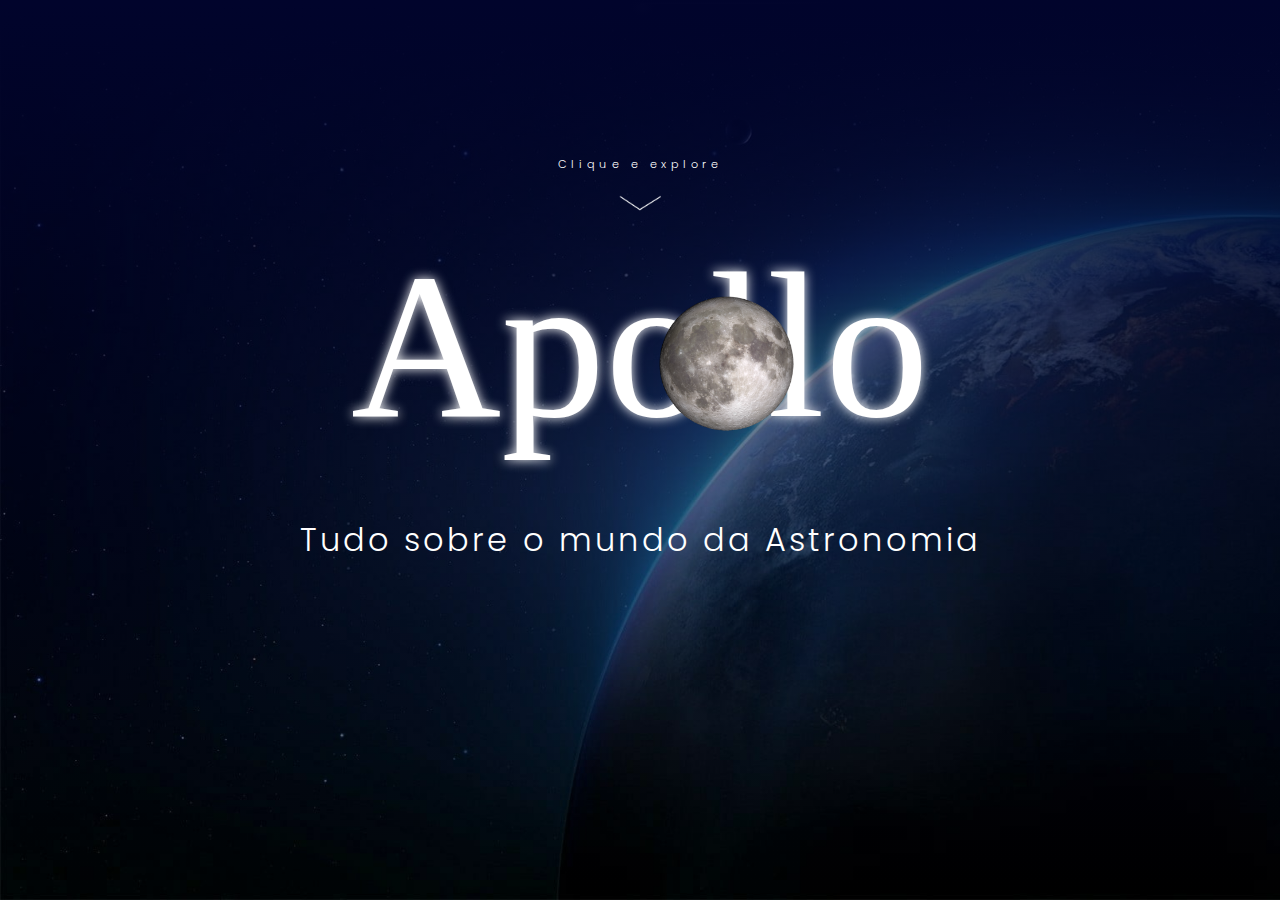
==== index.html @ 939b9f23 "Commit 1" ====
<!DOCTYPE html>
<html lang="pt-br">
<head>
    <meta charset="UTF-8">
    <meta name="viewport" content="width=device-width, initial-scale=1.0">
    <link rel="stylesheet" href="style.css">
    <title>Apollo</title>
</head>
<body>
    <section class="first__page">
        <div class="blur"></div>

        <div class="content">
            <span>
                <h2>Clique e explore</h2>
                <img id="arrow" src="img/arrow bottom.png" alt="">
            </span>

            <h1><a href="home.html">Apollo</a></h1>

            <p>Tudo sobre o mundo da Astronomia</p>
        </div>
        
        <span class="stars"></span>
        <span class="stars"></span>
        <span class="stars"></span>
        <span class="stars"></span>
        <span class="stars"></span>
        <span class="stars"></span>
        <span class="stars"></span>
        <span class="stars"></span>

    </section>
</body>
</html>
---- style.css ----
@import url("https://fonts.googleapis.com/css2?family=Poppins:wght@300;400;500;600;700;800;900&display=swap");
* {
  margin: 0;
  padding: 0;
  box-sizing: border-box;
}

@keyframes effect1 {
  0%, 100% {
    transform: translateY(0);
  }
  10%, 30%, 50%, 70% {
    transform: translateY(-8px);
  }
  20%, 40%, 60% {
    transform: translateY(8px);
  }
  80% {
    transform: translateY(6.4px);
  }
  90% {
    transform: translateY(-6.4px);
  }
}
@keyframes background {
  0% {
    scale: 1;
  }
  100% {
    scale: 1.2;
  }
}
@keyframes moon {
  0% {
    transform: rotate(360deg);
  }
  100% {
    transform: rotate(720deg);
  }
}
@keyframes orbit {
  0% {
    transform: rotate(360deg) translateX(39px);
  }
  100% {
    transform: rotate(720deg) translateX(39px);
  }
}
@keyframes animate {
  0% {
    transform: rotate(315deg) translateX(0);
  }
  100% {
    transform: rotate(315deg) translateX(-4000px);
  }
}
@keyframes nave {
  0% {
    transform: translateX(0) scale(1);
  }
  100% {
    transform: translateX(2000px) scale(0);
  }
}
@keyframes mercury {
  0% {
    transform: rotate(0) translateX(75px) rotate(0);
  }
  100% {
    transform: rotate(360deg) translateX(75px) rotate(360deg);
  }
}
@keyframes venus {
  0% {
    transform: rotate(0) translateX(95px) rotate(0);
  }
  100% {
    transform: rotate(360deg) translateX(95px) rotate(360deg);
  }
}
@keyframes earth {
  0% {
    transform: rotate(0) translateX(115px) rotate(0);
  }
  100% {
    transform: rotate(360deg) translateX(115px) rotate(1800deg);
  }
}
@keyframes mars {
  0% {
    transform: rotate(0) translateX(135px) rotate(0);
  }
  100% {
    transform: rotate(360deg) translateX(135px) rotate(360deg);
  }
}
@keyframes jupiter {
  0% {
    transform: rotate(0) translateX(155px) rotate(0);
  }
  100% {
    transform: rotate(360deg) translateX(155px) rotate(360deg);
  }
}
@keyframes saturn {
  0% {
    transform: rotate(0) translateX(180px) rotate(300deg);
  }
  100% {
    transform: rotate(360deg) translateX(180px) rotate(300deg);
  }
}
@keyframes uranus {
  0% {
    transform: rotate(0) translateX(200px) rotate(300deg);
  }
  100% {
    transform: rotate(360deg) translateX(200px) rotate(300deg);
  }
}
@keyframes neptune {
  0% {
    transform: rotate(0) translateX(220px) rotate(300deg);
  }
  100% {
    transform: rotate(360deg) translateX(220px) rotate(300deg);
  }
}
@keyframes mercury-mobile {
  0% {
    transform: rotate(0) translateX(50px) rotate(0);
  }
  100% {
    transform: rotate(360deg) translateX(50px) rotate(360deg);
  }
}
@keyframes venus-mobile {
  0% {
    transform: rotate(0) translateX(63px) rotate(0);
  }
  100% {
    transform: rotate(360deg) translateX(63px) rotate(360deg);
  }
}
@keyframes earth-mobile {
  0% {
    transform: rotate(0) translateX(78px) rotate(0);
  }
  100% {
    transform: rotate(360deg) translateX(78px) rotate(1800deg);
  }
}
@keyframes mars-mobile {
  0% {
    transform: rotate(0) translateX(93px) rotate(0);
  }
  100% {
    transform: rotate(360deg) translateX(93px) rotate(360deg);
  }
}
@keyframes jupiter-mobile {
  0% {
    transform: rotate(0) translateX(105px) rotate(0);
  }
  100% {
    transform: rotate(360deg) translateX(105px) rotate(360deg);
  }
}
@keyframes saturn-mobile {
  0% {
    transform: rotate(0) translateX(120px) rotate(300deg);
  }
  100% {
    transform: rotate(360deg) translateX(120px) rotate(300deg);
  }
}
@keyframes uranus-mobile {
  0% {
    transform: rotate(0) translateX(133px) rotate(300deg);
  }
  100% {
    transform: rotate(360deg) translateX(133px) rotate(300deg);
  }
}
@keyframes neptune-mobile {
  0% {
    transform: rotate(0) translateX(148px) rotate(300deg);
  }
  100% {
    transform: rotate(360deg) translateX(148px) rotate(300deg);
  }
}
@keyframes mercuryS {
  0% {
    transform: rotate(0) translateX(60px) rotate(0);
  }
  100% {
    transform: rotate(360deg) translateX(60px) rotate(30000deg);
  }
}
@keyframes venusS {
  0% {
    transform: rotate(0) translateX(90px) rotate(0);
  }
  100% {
    transform: rotate(360deg) translateX(90px) rotate(20000deg);
  }
}
@keyframes earthS {
  0% {
    transform: rotate(0) translateX(125px) rotate(0);
  }
  100% {
    transform: rotate(360deg) translateX(125px) rotate(15000deg);
  }
}
@keyframes marsS {
  0% {
    transform: rotate(0) translateX(165px) rotate(0);
  }
  100% {
    transform: rotate(360deg) translateX(165px) rotate(12000deg);
  }
}
@keyframes jupiterS {
  0% {
    transform: rotate(0) translateX(217px) rotate(0);
  }
  100% {
    transform: rotate(360deg) translateX(217px) rotate(360deg);
  }
}
@keyframes saturnS {
  0% {
    transform: rotate(0) translateX(-260px) rotate(300deg);
  }
  100% {
    transform: rotate(360deg) translateX(-260px) rotate(300deg);
  }
}
@keyframes uranusS {
  0% {
    transform: rotate(0) translateX(-310px) rotate(300deg);
  }
  100% {
    transform: rotate(360deg) translateX(-310px) rotate(300deg);
  }
}
@keyframes neptuneS {
  0% {
    transform: rotate(0) translateX(-345px) rotate(300deg);
  }
  100% {
    transform: rotate(360deg) translateX(-345px) rotate(300deg);
  }
}
@keyframes sun {
  0% {
    transform: scale(1);
    opacity: 1;
  }
  10% {
    transform: scale(1.03);
    opacity: 0.9;
  }
  30% {
    transform: scale(1);
    opacity: 1;
  }
  40% {
    transform: scale(1);
    opacity: 0.95;
  }
  50% {
    transform: scale(1.02);
    opacity: 0.93;
  }
  60% {
    transform: scale(1.02);
    opacity: 0.87;
  }
  70% {
    transform: scale(1.01);
    opacity: 0.8;
  }
  80% {
    transform: scale(1);
    opacity: 1;
  }
  90% {
    transform: scale(1.02);
    opacity: 0.98;
  }
  100% {
    transform: scale(1);
    opacity: 0.95;
  }
}
@keyframes ptext {
  0% {
    transform: translateX(0px);
  }
  10% {
    transform: translateX(1px);
  }
  30% {
    transform: translateX(2px);
  }
  40% {
    transform: translateX(1px);
  }
  50% {
    transform: translateX(-1px);
  }
  60% {
    transform: translateX(-2px);
  }
  70% {
    transform: translateX(-3px);
  }
  80% {
    transform: translateX(-2px);
  }
  90% {
    transform: translateX(1px);
  }
  100% {
    transform: translateX(0px);
  }
}
body {
  max-height: 100vh;
}
body .first__page {
  width: 100%;
  height: 100vh;
  overflow: hidden;
  position: relative;
  background-image: url(img/bg2.jpg);
  background-size: cover;
  background-repeat: no-repeat;
}
body .first__page .blur {
  position: absolute;
  top: 0;
  left: 0;
  width: 100%;
  height: 100vh;
  background: linear-gradient(to bottom, #01042c, transparent);
  z-index: 1;
}
body .first__page .content {
  position: absolute;
  z-index: 999;
  width: 100%;
  height: 80vh;
  display: flex;
  flex-direction: column;
  align-items: center;
  justify-content: center;
  text-align: center;
  animation: effect1 30s ease-in-out 0s infinite normal forwards;
}
body .first__page .content h2 {
  letter-spacing: 5px;
  font-family: "Poppins", sans-serif;
  font-size: 0.7rem;
  font-weight: 300;
  color: #fff;
}
body .first__page .content #arrow {
  width: 50px;
  color: #fff;
  animation: effect1 15s ease-in-out 0s infinite reverse forwards;
}
body .first__page .content h1 {
  z-index: 3;
  text-shadow: 0 0 12px #fff;
}
body .first__page .content h1 a {
  text-decoration: none;
  font-family: "Poppins", sans-serif;
  font-size: 13rem;
  font-weight: normal;
  color: #fff;
  font-family: "nasa", serif;
}
body .first__page .content h1 a::before {
  content: "";
  position: absolute;
  margin-left: 302px;
  margin-top: 63px;
  width: 147px;
  height: 147px;
  border-radius: 50%;
  background-image: url(img/planetas/moon.png);
  background-size: cover;
  animation: moon 15s linear infinite;
}
body .first__page .content p {
  margin-top: 50px;
  z-index: 3;
  letter-spacing: 3px;
  font-family: "Poppins", sans-serif;
  font-size: 2rem;
  font-weight: 300;
  color: #fff;
}
body .first__page .stars {
  width: 5px;
  height: 5px;
  border-radius: 50%;
  background-color: #fff;
  position: absolute;
  top: 0;
  left: 50%;
  box-shadow: 0px 0px 10px 2px #fff;
  animation: animate 5s linear infinite;
}
body .first__page .stars::before {
  content: "";
  width: 200px;
  height: 2px;
  transform: translateY(-50%);
  background: linear-gradient(to right, #fff, transparent);
  position: absolute;
  top: 50%;
}
body .first__page .stars:nth-child(1) {
  top: -100px;
  left: 1800px;
  animation-duration: 5s;
  animation-delay: 3s;
  width: 10px;
  height: 10px;
}
body .first__page .stars:nth-child(2) {
  top: -100px;
  left: 1200px;
  animation-duration: 2s;
  animation-delay: 1s;
}
body .first__page .stars:nth-child(3) {
  top: -500px;
  left: 1500px;
  animation-duration: 2s;
  animation-delay: 4s;
  top: -500px;
  left: 1500px;
  animation-duration: 2s;
  animation-delay: 4s;
}
body .first__page .stars:nth-child(4) {
  top: -100px;
  left: 2300px;
  animation-duration: 2s;
  animation-delay: 5s;
  width: 10px;
  height: 10px;
}
body .first__page .stars:nth-child(5) {
  top: -300px;
  left: 1000px;
  animation-duration: 5s;
  animation-delay: 1s;
}
body .first__page .stars:nth-child(6) {
  top: -100px;
  left: 450px;
  animation-duration: 4s;
  animation-delay: 1s;
}
body .first__page .stars:nth-child(7) {
  top: -100px;
  left: 1700px;
  animation-duration: 4s;
  animation-delay: 1s;
  width: 10px;
  height: 10px;
}

@media (max-width: 480px) {
  body {
    max-height: 100vh;
  }
  body .first__page {
    width: 100%;
    height: 100vh;
    overflow: hidden;
    position: relative;
    background-image: url(img/bg2.jpg);
    background-position: 50%;
    background-size: cover;
    background-repeat: no-repeat;
  }
  body .first__page .blur {
    position: absolute;
    top: 0;
    left: 0;
    width: 100%;
    height: 100vh;
    background: linear-gradient(to bottom, #01042c, transparent);
    z-index: 1;
  }
  body .first__page .content {
    position: absolute;
    z-index: 999;
    width: 100%;
    height: 80vh;
    display: flex;
    flex-direction: column;
    align-items: center;
    justify-content: center;
    text-align: center;
    animation: effect1 30s ease-in-out 0s infinite normal forwards;
  }
  body .first__page .content h2 {
    letter-spacing: 5px;
    font-family: "Poppins", sans-serif;
    font-size: 0.7rem;
    font-weight: 300;
    color: #fff;
  }
  body .first__page .content #arrow {
    width: 50px;
    color: #fff;
    animation: effect1 15s ease-in-out 0s infinite reverse forwards;
  }
  body .first__page .content h1 {
    z-index: 3;
    text-shadow: 0 0 12px #fff;
  }
  body .first__page .content h1 a {
    text-decoration: none;
    font-family: "Poppins", sans-serif;
    font-size: 5rem;
    font-weight: normal;
    color: #fff;
    font-family: "nasa", serif;
  }
  body .first__page .content h1 a::before {
    content: "";
    position: absolute;
    margin-left: 114px;
    margin-top: 22px;
    width: 62px;
    height: 62px;
    border-radius: 50%;
    background-image: url(img/planetas/moon.png);
    background-size: cover;
    animation: moon 15s linear infinite;
  }
  body .first__page .content p {
    margin-top: 50px;
    z-index: 3;
    letter-spacing: 3px;
    font-family: "Poppins", sans-serif;
    font-size: 1rem;
    font-weight: 300;
    color: #fff;
  }
  body .first__page .stars {
    width: 5px;
    height: 5px;
    border-radius: 50%;
    background-color: #fff;
    position: absolute;
    top: 0;
    left: 50%;
    box-shadow: 0px 0px 10px 2px #fff;
    animation: animate 5s linear infinite;
  }
  body .first__page .stars::before {
    content: "";
    width: 200px;
    height: 2px;
    transform: translateY(-50%);
    background: linear-gradient(to right, #fff, transparent);
    position: absolute;
    top: 50%;
  }
  body .first__page .stars:nth-child(1) {
    top: -100px;
    left: 1800px;
    animation-duration: 5s;
    animation-delay: 3s;
    width: 10px;
    height: 10px;
  }
  body .first__page .stars:nth-child(2) {
    top: -100px;
    left: 1200px;
    animation-duration: 2s;
    animation-delay: 1s;
  }
  body .first__page .stars:nth-child(3) {
    top: -500px;
    left: 1500px;
    animation-duration: 2s;
    animation-delay: 4s;
    top: -500px;
    left: 1500px;
    animation-duration: 2s;
    animation-delay: 4s;
  }
  body .first__page .stars:nth-child(4) {
    top: -100px;
    left: 2300px;
    animation-duration: 2s;
    animation-delay: 5s;
    width: 10px;
    height: 10px;
  }
  body .first__page .stars:nth-child(5) {
    top: -300px;
    left: 1000px;
    animation-duration: 5s;
    animation-delay: 1s;
  }
  body .first__page .stars:nth-child(6) {
    top: -100px;
    left: 450px;
    animation-duration: 4s;
    animation-delay: 1s;
  }
  body .first__page .stars:nth-child(7) {
    top: -100px;
    left: 1700px;
    animation-duration: 4s;
    animation-delay: 1s;
    width: 10px;
    height: 10px;
  }
}
body {
  overflow-x: hidden;
  scroll-behavior: smooth;
}
body .stars {
  width: 5px;
  height: 5px;
  border-radius: 50%;
  background-color: #fff;
  position: fixed;
  top: 0;
  left: 50%;
  box-shadow: 0px 0px 10px 2px #fff;
  animation: animate 5s linear infinite;
}
body .stars::before {
  content: "";
  width: 200px;
  height: 2px;
  transform: translateY(-50%);
  background: linear-gradient(to right, #fff, transparent);
  position: absolute;
  top: 50%;
}
body .stars:nth-child(1) {
  top: -100px;
  left: 1800px;
  animation-duration: 5s;
  animation-delay: 3s;
  width: 10px;
  height: 10px;
}
body .stars:nth-child(2) {
  top: -100px;
  left: 1200px;
  animation-duration: 2s;
  animation-delay: 1s;
}
body .stars:nth-child(3) {
  top: -500px;
  left: 1500px;
  animation-duration: 2s;
  animation-delay: 4s;
  top: -500px;
  left: 1500px;
  animation-duration: 2s;
  animation-delay: 4s;
}
body .stars:nth-child(4) {
  top: -100px;
  left: 2300px;
  animation-duration: 2s;
  animation-delay: 5s;
  width: 10px;
  height: 10px;
}
body .stars:nth-child(5) {
  top: -300px;
  left: 1000px;
  animation-duration: 5s;
  animation-delay: 1s;
}
body .stars:nth-child(6) {
  top: -100px;
  left: 450px;
  animation-duration: 4s;
  animation-delay: 1s;
}
body .stars:nth-child(7) {
  top: -100px;
  left: 1700px;
  animation-duration: 4s;
  animation-delay: 1s;
  width: 10px;
  height: 10px;
}
body #nave {
  position: fixed;
  width: 10%;
  bottom: 300px;
  left: -1000px;
  animation: nave 20s ease-in-out forwards infinite;
}
body .background {
  width: 100vw;
  height: 100vh;
  z-index: -2;
  position: fixed;
  animation: background 30s alternate infinite ease-in-out;
}
body .header__home {
  z-index: 999;
  padding: 30px 0;
  width: 100%;
  position: fixed;
  top: 0;
  background: linear-gradient(to bottom, #000, transparent);
  border-radius: 20px;
  background: rgba(255, 255, 255, 0.05);
  box-shadow: 0 15px 35px rgba(0, 0, 0, 0.2);
  border-bottom: 1px solid rgba(255, 255, 255, 0.1);
  border-radius: 0 0 30px 30px;
  z-index: 1;
  -webkit-backdrop-filter: blur(10px);
          backdrop-filter: blur(10px);
}
body .header__home #menu {
  display: none;
  width: 100vw;
  height: 50vh;
}
body .header__home #menu .menu__ul {
  height: 100%;
  display: flex;
  flex-direction: column;
  align-items: center;
  justify-content: space-around;
}
body .header__home #menu .menu__ul .menu__li {
  list-style: none;
}
body .header__home #menu .menu__ul .menu__li a {
  font-family: "Poppins", sans-serif;
  font-size: 1.6rem;
  font-weight: 300;
  color: #fff;
  text-decoration: none;
}
body .header__home .header__all {
  margin: 0 auto;
  width: 70%;
  display: flex;
  align-items: center;
  justify-content: space-around;
}
body .header__home .header__all #logo {
  font-family: "Poppins", sans-serif;
  font-size: 3rem;
  font-weight: normal;
  color: #fff;
  text-shadow: 0 0 5px #fff;
  text-decoration: none;
  font-family: "nasa", serif;
}
body .header__home .header__all i {
  display: none;
}
body .header__home .header__all .menu {
  display: none;
}
body .header__home .header__all nav {
  width: 100%;
}
body .header__home .header__all nav ul {
  margin-left: 40px;
  display: flex;
  list-style: none;
  align-items: center;
  justify-content: flex-end;
  gap: 60px;
  text-align: center;
}
body .header__home .header__all nav ul li a {
  font-family: "Poppins", sans-serif;
  font-size: 1rem;
  font-weight: 300;
  color: #fff;
  letter-spacing: 6px;
  text-shadow: 0 0 5px #fff;
  text-decoration: none;
}
body .header__home .header__all nav ul li #home {
  padding-left: 6px;
}
body .header__home .header__all nav ul li #home:hover {
  border-bottom: 1px solid #fff;
}
body .header__home .header__all nav ul li #noticias {
  padding-left: 6px;
}
body .header__home .header__all nav ul li #noticias:hover {
  border-bottom: 1px solid #fff;
}
body .header__home .header__all nav ul li #sistemaSolar {
  padding-left: 6px;
}
body .header__home .header__all nav ul li #sistemaSolar:hover {
  border-bottom: 1px solid #fff;
}
body .header__home .header__all nav ul li #entrar {
  padding-left: 6px;
}
body .header__home .header__all nav ul li #entrar:hover {
  border-bottom: 1px solid #fff;
}
body .header__home #home {
  border-bottom: 1px solid #fff;
}
body .main__home {
  position: relative;
  padding-top: 150px;
  margin: 0 auto;
  max-width: 80%;
  overflow: hidden;
  padding-top: 70px;
}
body .main__home .slider {
  margin-top: 100px;
  width: 200%;
}
body .main__home .slider .slides {
  position: relative;
  width: 100%;
  display: flex;
}
body .main__home .slider .slides #radio1:checked ~ .first {
  margin-left: 0;
}
body .main__home .slider .slides #radio2:checked ~ .first {
  margin-left: -50%;
}
body .main__home .slider .slides input {
  display: none;
}
body .main__home .slider .slides #radio2 {
  margin-left: 20px;
}
body .main__home .slider .slides .slide {
  width: 50%;
  transition: 1s;
}
body .main__home .slider .slides .slide img {
  width: 100%;
}
body .main__home .slider .slides .labels {
  position: absolute;
  bottom: 20px;
  margin: 0 auto;
  width: 50%;
  z-index: 998;
  display: flex;
  align-items: center;
  gap: 20px;
  justify-content: center;
}
body .main__home .slider .slides .labels label {
  cursor: pointer;
  width: 15px;
  height: 15px;
  border-radius: 50%;
  border: 1px solid #fff;
  transition: 0.5s;
}
body .main__home .slider .slides .labels label:hover {
  background-color: #fff;
}
body .main__home .first__section {
  margin: 80px 0;
}
body .main__home .first__section h1 {
  font-family: "Poppins", sans-serif;
  font-size: 1.8rem;
  font-weight: 400;
  color: #fff;
  letter-spacing: 3px;
  text-transform: uppercase;
  border-bottom: 1px solid #fff;
  margin-bottom: 50px;
}
body .main__home .first__section .noticias__first {
  width: 100%;
  height: 600px;
  display: grid;
  grid-template-columns: 1fr 2fr;
  grid-template-rows: 1fr 1fr;
  gap: 20px;
  grid-template-areas: "image3 image2" "image1 image2";
}
body .main__home .first__section .noticias__first img {
  width: 100%;
}
body .main__home .first__section .noticias__first #image1 {
  background-size: cover;
  background-position: 50%;
  border-radius: 20px;
  grid-area: image1;
  position: relative;
  background-image: url(img/noticias/buracos\ negros.jpg);
}
body .main__home .first__section .noticias__first #image1 h3 {
  width: 100%;
  position: absolute;
  bottom: 0;
  padding: 10px;
  background-color: rgba(0, 0, 0, 0.5);
  border-radius: 0 0 20px 20px;
  transition: 1;
  font-family: "Poppins", sans-serif;
  font-size: 1rem;
  font-weight: 300;
  color: #fff;
}
body .main__home .first__section .noticias__first #image1 h3:hover {
  background-color: rgb(0, 0, 0);
}
body .main__home .first__section .noticias__first #image2 {
  background-size: cover;
  background-position: 50%;
  border-radius: 20px;
  grid-area: image2;
  position: relative;
  background-image: url(img/noticias/foguete.jpg);
}
body .main__home .first__section .noticias__first #image2 h3 {
  width: 100%;
  position: absolute;
  bottom: 0;
  padding: 10px;
  background-color: rgba(0, 0, 0, 0.5);
  border-radius: 0 0 20px 20px;
  transition: 1;
  font-family: "Poppins", sans-serif;
  font-size: 1rem;
  font-weight: 300;
  color: #fff;
}
body .main__home .first__section .noticias__first #image2 h3:hover {
  background-color: rgb(0, 0, 0);
}
body .main__home .first__section .noticias__first #image3 {
  background-size: cover;
  background-position: 50%;
  border-radius: 20px;
  grid-area: image3;
  position: relative;
  background-image: url(img/noticias/galaxias.png);
}
body .main__home .first__section .noticias__first #image3 h3 {
  width: 100%;
  position: absolute;
  bottom: 0;
  padding: 10px;
  background-color: rgba(0, 0, 0, 0.5);
  border-radius: 0 0 20px 20px;
  transition: 1;
  font-family: "Poppins", sans-serif;
  font-size: 1rem;
  font-weight: 300;
  color: #fff;
}
body .main__home .first__section .noticias__first #image3 h3:hover {
  background-color: rgb(0, 0, 0);
}
body .main__home .first__section .noticias__second {
  margin-top: 20px;
  width: 100%;
  height: 600px;
  display: grid;
  grid-template-columns: 2fr 1fr;
  grid-template-rows: 1fr 1fr;
  gap: 20px;
  grid-template-areas: "image4 image5" "image4 image6";
}
body .main__home .first__section .noticias__second img {
  width: 100%;
}
body .main__home .first__section .noticias__second #image4 {
  background-size: cover;
  background-position: 50%;
  border-radius: 20px;
  grid-area: image4;
  position: relative;
  background-image: url(img/noticias/saturno.jpg);
}
body .main__home .first__section .noticias__second #image4 h3 {
  width: 100%;
  position: absolute;
  bottom: 0;
  padding: 10px;
  background-color: rgba(0, 0, 0, 0.5);
  border-radius: 0 0 20px 20px;
  transition: 1;
  font-family: "Poppins", sans-serif;
  font-size: 1rem;
  font-weight: 300;
  color: #fff;
}
body .main__home .first__section .noticias__second #image4 h3:hover {
  background-color: rgb(0, 0, 0);
}
body .main__home .first__section .noticias__second #image5 {
  background-size: cover;
  background-position: 50%;
  border-radius: 20px;
  grid-area: image5;
  position: relative;
  background-image: url(img/noticias/telescopio.png);
}
body .main__home .first__section .noticias__second #image5 h3 {
  width: 100%;
  position: absolute;
  bottom: 0;
  padding: 10px;
  background-color: rgba(0, 0, 0, 0.5);
  border-radius: 0 0 20px 20px;
  transition: 1;
  font-family: "Poppins", sans-serif;
  font-size: 1rem;
  font-weight: 300;
  color: #fff;
}
body .main__home .first__section .noticias__second #image5 h3:hover {
  background-color: rgb(0, 0, 0);
}
body .main__home .first__section .noticias__second #image6 {
  background-size: cover;
  background-position: 50%;
  border-radius: 20px;
  grid-area: image6;
  position: relative;
  background-image: url(img/noticias/super\ lua.png);
}
body .main__home .first__section .noticias__second #image6 h3 {
  width: 100%;
  position: absolute;
  bottom: 0;
  padding: 10px;
  background-color: rgba(0, 0, 0, 0.5);
  border-radius: 0 0 20px 20px;
  transition: 1;
  font-family: "Poppins", sans-serif;
  font-size: 1rem;
  font-weight: 300;
  color: #fff;
}
body .main__home .first__section .noticias__second #image6 h3:hover {
  background-color: rgb(0, 0, 0);
}
body .main__home .first__section #vermais {
  margin-top: 50px;
  font-family: "Poppins", sans-serif;
  font-size: 2rem;
  font-weight: 300;
  color: #fff;
  text-decoration: none;
  text-shadow: 0 0 5px #fff;
  display: block;
  text-align: center;
}
body .main__home .first__section .arrow__div {
  display: flex;
  justify-content: center;
}
body .main__home .first__section .arrow__div #arrow {
  width: 50px;
  color: #fff;
  animation: effect1 15s ease-in-out 0s infinite reverse forwards;
}
body .main__home .second__section {
  position: relative;
}
body .main__home .second__section #titleSolarSystem {
  font-family: "Poppins", sans-serif;
  font-size: 1.8rem;
  font-weight: 400;
  color: #fff;
  letter-spacing: 3px;
  display: block;
  text-decoration: none;
  text-transform: uppercase;
  border-bottom: 1px solid #fff;
  margin-bottom: 50px;
}
body .main__home .second__section__content {
  position: relative;
  z-index: 0;
  display: flex;
  align-items: center;
  flex-wrap: wrap;
  justify-content: space-around;
}
body .main__home .second__section__content__pbtn {
  width: 25%;
  display: flex;
  flex-direction: column;
  align-items: center;
}
body .main__home .second__section__content__pbtn p {
  padding: 40px 20px;
  font-family: "Poppins", sans-serif;
  font-size: 0.9rem;
  font-weight: 300;
  color: #fff;
  letter-spacing: 3px;
  text-align: left;
  line-height: 25px;
  background: rgba(255, 255, 255, 0.03);
  box-shadow: 0 15px 35px rgba(0, 0, 0, 0.2);
  border-bottom: 5px solid rgba(255, 255, 255, 0.1);
  border-left: 5px solid rgba(255, 255, 255, 0.1);
  border-radius: 30px;
  z-index: 1;
  -webkit-backdrop-filter: blur(10px);
          backdrop-filter: blur(10px);
  transition: 1s;
  cursor: pointer;
}
body .main__home .second__section__content__pbtn p:hover {
  transform: scale(1.1);
}
body .main__home .second__section__content__pbtn .btn {
  position: relative;
  width: 180px;
  height: 60px;
  margin: 50px 0;
}
body .main__home .second__section__content__pbtn .btn::before {
  content: "";
  position: absolute;
  left: 50%;
  transform: translateX(-50%);
  bottom: 50%;
  width: 30px;
  height: 10px;
  background: #fff;
  box-shadow: 0 0 15px #fff, 0 0 30px #fff, 0 0 60px #fff;
  border-radius: 10px;
  transition: 0.5s;
  transition-delay: 0s;
}
body .main__home .second__section__content__pbtn .btn:hover::before {
  bottom: 0;
  width: 85%;
  height: 100%;
  border-radius: 30px;
  transition-delay: 0.5s;
}
body .main__home .second__section__content__pbtn .btn a {
  font-family: "nasa", serif;
  position: absolute;
  display: flex;
  justify-content: center;
  align-items: center;
  top: 0;
  left: 0;
  width: 100%;
  height: 100%;
  background: rgba(255, 255, 255, 0.05);
  box-shadow: 0 15px 35px rgba(0, 0, 0, 0.2);
  border-top: 1px solid rgba(255, 255, 255, 0.1);
  border-bottom: 1px solid rgba(255, 255, 255, 0.1);
  border-radius: 5px;
  color: #fff;
  z-index: 1;
  font-weight: 400;
  letter-spacing: 1px;
  text-decoration: none;
  overflow: hidden;
  transition: 0.5s;
  -webkit-backdrop-filter: blur(10px);
          backdrop-filter: blur(10px);
}
body .main__home .second__section__content__pbtn .btn a:hover {
  transition-delay: 0.6s;
  letter-spacing: 3px;
  color: #aa7d00;
}
body .main__home .second__section__content__pbtn .btn a:hover::before {
  transform: skewX(45deg) translateX(200%);
}
body .main__home .second__section__content__pbtn .btn a::before {
  content: "";
  position: absolute;
  top: 0;
  left: 0;
  width: 50%;
  height: 100%;
  background: linear-gradient(to left, rgba(255, 255, 255, 0.15), transparent);
  transform: skewX(45deg) translateX(0);
  transition: 0.5s;
}
body .main__home .second__section__content .solarSystem {
  width: 600px;
  height: 600px;
  position: relative;
  display: flex;
  justify-content: center;
  align-items: center;
  visibility: hidden;
}
body .main__home .second__section__content .solarSystem #sun {
  position: absolute;
  width: 130px;
  height: 130px;
  animation: sun 5s linear infinite;
}
body .main__home .second__section__content .solarSystem .mercury {
  position: absolute;
  width: 25%;
  height: 25%;
  border: 1px solid #fff;
  border-radius: 50%;
  display: flex;
  align-items: center;
  justify-content: center;
}
body .main__home .second__section__content .solarSystem .mercury #mercury {
  width: 5%;
  animation: mercury 2s linear infinite;
}
body .main__home .second__section__content .solarSystem .venus {
  position: absolute;
  width: 32%;
  height: 32%;
  border: 1px solid #fff;
  border-radius: 50%;
  display: flex;
  align-items: center;
  justify-content: center;
}
body .main__home .second__section__content .solarSystem .venus #venus {
  width: 5%;
  animation: venus 4s linear infinite;
}
body .main__home .second__section__content .solarSystem .earth {
  position: absolute;
  width: 39%;
  height: 39%;
  border: 1px solid #fff;
  border-radius: 50%;
  display: flex;
  align-items: center;
  justify-content: center;
}
body .main__home .second__section__content .solarSystem .earth #earth {
  width: 6%;
  animation: earth 6s linear infinite;
  position: relative;
  z-index: 1;
}
body .main__home .second__section__content .solarSystem .mars {
  position: absolute;
  width: 46%;
  height: 46%;
  border: 1px solid #fff;
  border-radius: 50%;
  display: flex;
  align-items: center;
  justify-content: center;
}
body .main__home .second__section__content .solarSystem .mars #mars {
  width: 5%;
  animation: mars 8s linear infinite;
}
body .main__home .second__section__content .solarSystem .jupiter {
  position: absolute;
  width: 53%;
  height: 53%;
  border: 1px solid #fff;
  border-radius: 50%;
  display: flex;
  align-items: center;
  justify-content: center;
}
body .main__home .second__section__content .solarSystem .jupiter #jupiter {
  width: 10%;
  animation: jupiter 10s linear infinite;
}
body .main__home .second__section__content .solarSystem .saturn {
  position: absolute;
  width: 60%;
  height: 60%;
  border: 1px solid #fff;
  border-radius: 50%;
  display: flex;
  align-items: center;
  justify-content: center;
}
body .main__home .second__section__content .solarSystem .saturn #saturn {
  width: 18%;
  animation: saturn 14s linear infinite;
}
body .main__home .second__section__content .solarSystem .uranus {
  position: absolute;
  width: 67%;
  height: 67%;
  border: 1px solid #fff;
  border-radius: 50%;
  display: flex;
  align-items: center;
  justify-content: center;
}
body .main__home .second__section__content .solarSystem .uranus #uranus {
  width: 4%;
  animation: uranus 20s linear infinite;
}
body .main__home .second__section__content .solarSystem .neptune {
  position: absolute;
  width: 74%;
  height: 74%;
  border: 1px solid #fff;
  border-radius: 50%;
  display: flex;
  align-items: center;
  justify-content: center;
}
body .main__home .second__section__content .solarSystem .neptune #neptune {
  width: 4%;
  animation: neptune 25s linear infinite;
}

.footer {
  height: 100px;
  background: linear-gradient(to top, #000, transparent);
  display: flex;
  justify-content: center;
  gap: 50px;
  align-items: center;
}
.footer__logo {
  font-family: "Poppins", sans-serif;
  font-size: 1.5rem;
  font-weight: normal;
  color: #fff;
  text-shadow: 0 0 5px #fff;
  text-decoration: none;
  font-family: "nasa", serif;
}
.footer__logo span {
  font-family: "Poppins", sans-serif;
  font-size: 1rem;
  font-weight: 300;
  color: #fff;
}
.footer__content ul {
  display: flex;
  gap: 40px;
}
.footer__content ul a {
  text-decoration: none;
}
.footer__content ul a li {
  list-style: none;
  font-family: "Poppins", sans-serif;
  font-size: 0.8rem;
  font-weight: 500;
  color: #fff;
  letter-spacing: 3px;
}

@media (max-width: 480px) {
  body {
    overflow-x: hidden;
    scroll-behavior: smooth;
  }
  body .stars {
    width: 5px;
    height: 5px;
    border-radius: 50%;
    background-color: #fff;
    position: fixed;
    top: 0;
    left: 50%;
    box-shadow: 0px 0px 10px 2px #fff;
    animation: animate 5s linear infinite;
  }
  body .stars::before {
    content: "";
    width: 200px;
    height: 2px;
    transform: translateY(-50%);
    background: linear-gradient(to right, #fff, transparent);
    position: absolute;
    top: 50%;
  }
  body .stars:nth-child(1) {
    top: -100px;
    left: 1800px;
    animation-duration: 5s;
    animation-delay: 3s;
    width: 10px;
    height: 10px;
  }
  body .stars:nth-child(2) {
    top: -100px;
    left: 1200px;
    animation-duration: 2s;
    animation-delay: 1s;
  }
  body .stars:nth-child(3) {
    top: -500px;
    left: 1500px;
    animation-duration: 2s;
    animation-delay: 4s;
    top: -500px;
    left: 1500px;
    animation-duration: 2s;
    animation-delay: 4s;
  }
  body .stars:nth-child(4) {
    top: -100px;
    left: 2300px;
    animation-duration: 2s;
    animation-delay: 5s;
    width: 10px;
    height: 10px;
  }
  body .stars:nth-child(5) {
    top: -300px;
    left: 1000px;
    animation-duration: 5s;
    animation-delay: 1s;
  }
  body .stars:nth-child(6) {
    top: -100px;
    left: 450px;
    animation-duration: 4s;
    animation-delay: 1s;
  }
  body .stars:nth-child(7) {
    top: -100px;
    left: 1700px;
    animation-duration: 4s;
    animation-delay: 1s;
    width: 10px;
    height: 10px;
  }
  body #nave {
    position: fixed;
    width: 10%;
    bottom: 300px;
    left: -1000px;
    animation: nave 20s ease-in-out forwards infinite;
  }
  body .background {
    width: 100vw;
    height: 100%;
    z-index: -2;
    position: fixed;
    animation: background 30s alternate infinite ease-in-out;
  }
  body .header__home {
    z-index: 999;
    padding: 30px 0;
    width: 100vw;
    position: fixed;
    top: 0;
    background: linear-gradient(to bottom, #000, transparent);
    border-radius: 20px;
    background: rgba(255, 255, 255, 0.05);
    box-shadow: 0 15px 35px rgba(0, 0, 0, 0.2);
    border-bottom: 1px solid rgba(255, 255, 255, 0.1);
    border-radius: 0 0 30px 30px;
    -webkit-backdrop-filter: blur(10px);
            backdrop-filter: blur(10px);
  }
  body .header__home #menu {
    display: none;
    width: 100vw;
    height: 50vh;
  }
  body .header__home #menu .menu__ul {
    height: 100%;
    display: flex;
    flex-direction: column;
    align-items: center;
    justify-content: space-around;
  }
  body .header__home #menu .menu__ul .menu__li {
    list-style: none;
  }
  body .header__home #menu .menu__ul .menu__li a {
    font-family: "Poppins", sans-serif;
    font-size: 1.6rem;
    font-weight: 300;
    color: #fff;
    text-decoration: none;
  }
  body .header__home .header__all {
    position: relative;
    width: 100%;
    display: flex;
    align-items: center;
    justify-content: space-around;
  }
  body .header__home .header__all .fa-solid {
    color: #fff;
    cursor: pointer;
    display: block;
  }
  body .header__home .header__all #logo {
    font-family: "Poppins", sans-serif;
    font-size: 3rem;
    font-weight: normal;
    color: #fff;
    text-shadow: 0 0 5px #fff;
    text-decoration: none;
    font-family: "nasa", serif;
  }
  body .header__home .header__all nav {
    width: 100%;
    display: none;
  }
  body .header__home .header__all nav ul {
    margin-left: 40px;
    display: flex;
    list-style: none;
    align-items: center;
    justify-content: flex-end;
    gap: 60px;
    text-align: center;
  }
  body .header__home .header__all nav ul li a {
    font-family: "Poppins", sans-serif;
    font-size: 1rem;
    font-weight: 300;
    color: #fff;
    letter-spacing: 6px;
    text-shadow: 0 0 5px #fff;
    text-decoration: none;
  }
  body .header__home .header__all nav ul li #home {
    padding-left: 6px;
  }
  body .header__home .header__all nav ul li #noticias {
    padding-left: 6px;
  }
  body .header__home .header__all nav ul li #noticias:hover {
    border-bottom: 1px solid #fff;
  }
  body .header__home .header__all nav ul li #sistemaSolar {
    padding-left: 6px;
  }
  body .header__home .header__all nav ul li #sistemaSolar:hover {
    border-bottom: 1px solid #fff;
  }
  body .header__home .header__all nav ul li #contato {
    padding-left: 6px;
  }
  body .header__home .header__all nav ul li #contato:hover {
    border-bottom: 1px solid #fff;
  }
  body .main__home {
    position: relative;
    margin: 0 auto;
    max-width: 90%;
    overflow: hidden;
  }
  body .main__home .first__section {
    margin: 50px 0;
  }
  body .main__home .first__section h1 {
    font-family: "Poppins", sans-serif;
    font-size: 1.3rem;
    font-weight: 400;
    color: #fff;
    letter-spacing: 3px;
    text-transform: uppercase;
    border-bottom: 1px solid #fff;
    margin-bottom: 50px;
  }
  body .main__home .first__section .noticias__first {
    width: 100%;
    display: flex;
    flex-direction: column;
    justify-content: space-around;
  }
  body .main__home .first__section .noticias__first img {
    width: 100%;
  }
  body .main__home .first__section .noticias__first #image1 {
    width: 100%;
    height: 200px;
    background-image: url(img/noticias/buracos\ negros.jpg);
  }
  body .main__home .first__section .noticias__first #image1 h3 {
    width: 100%;
    position: absolute;
    bottom: 0;
    padding: 10px;
    background-color: rgba(0, 0, 0, 0.5);
    border-radius: 0 0 20px 20px;
    transition: 1;
    font-family: "Poppins", sans-serif;
    font-size: 1rem;
    font-weight: 300;
    color: #fff;
  }
  body .main__home .first__section .noticias__first #image1 h3:hover {
    background-color: rgb(0, 0, 0);
  }
  body .main__home .first__section .noticias__first #image2 {
    width: 100%;
    height: 200px;
    background-image: url(img/noticias/foguete.jpg);
  }
  body .main__home .first__section .noticias__first #image2 h3 {
    width: 100%;
    position: absolute;
    bottom: 0;
    padding: 10px;
    background-color: rgba(0, 0, 0, 0.5);
    border-radius: 0 0 20px 20px;
    transition: 1;
    font-family: "Poppins", sans-serif;
    font-size: 1rem;
    font-weight: 300;
    color: #fff;
  }
  body .main__home .first__section .noticias__first #image2 h3:hover {
    background-color: rgb(0, 0, 0);
  }
  body .main__home .first__section .noticias__first #image3 {
    width: 100%;
    height: 200px;
    background-image: url(img/noticias/galaxias.png);
  }
  body .main__home .first__section .noticias__first #image3 h3 {
    width: 100%;
    position: absolute;
    bottom: 0;
    padding: 10px;
    background-color: rgba(0, 0, 0, 0.5);
    border-radius: 0 0 20px 20px;
    transition: 1;
    font-family: "Poppins", sans-serif;
    font-size: 1rem;
    font-weight: 300;
    color: #fff;
  }
  body .main__home .first__section .noticias__first #image3 h3:hover {
    background-color: rgb(0, 0, 0);
  }
  body .main__home .first__section .noticias__second {
    margin-top: 20px;
    width: 100%;
    display: flex;
    flex-direction: column;
    justify-content: space-around;
    display: none;
  }
  body .main__home .first__section #vermais {
    margin-top: 30px;
    font-family: "Poppins", sans-serif;
    font-size: 1.5rem;
    font-weight: 300;
    color: #fff;
    text-decoration: none;
    text-shadow: 0 0 5px #fff;
    display: block;
    text-align: center;
  }
  body .main__home .first__section .arrow__div {
    display: flex;
    justify-content: center;
  }
  body .main__home .first__section .arrow__div #arrow {
    width: 50px;
    color: #fff;
    animation: effect1 15s ease-in-out 0s infinite reverse forwards;
  }
  body .main__home .second__section {
    position: relative;
  }
  body .main__home .second__section #titleSolarSystem {
    font-family: "Poppins", sans-serif;
    font-size: 1.8rem;
    font-weight: 400;
    color: #fff;
    letter-spacing: 3px;
    display: block;
    text-decoration: none;
    text-transform: uppercase;
    border-bottom: 1px solid #fff;
    margin-bottom: 50px;
  }
  body .main__home .second__section__content {
    position: relative;
    z-index: 0;
    display: flex;
    flex-direction: column;
    align-items: center;
    flex-wrap: nowrap;
    justify-content: space-around;
  }
  body .main__home .second__section__content__pbtn {
    width: 100%;
    display: flex;
    flex-direction: column;
    align-items: center;
  }
  body .main__home .second__section__content__pbtn p {
    width: 90%;
    padding: 40px 20px;
    font-family: "Poppins", sans-serif;
    font-size: 0.9rem;
    font-weight: 300;
    color: #fff;
    letter-spacing: 3px;
    text-align: left;
    line-height: 25px;
    background: rgba(255, 255, 255, 0.03);
    box-shadow: 0 15px 35px rgba(0, 0, 0, 0.2);
    border-bottom: 5px solid rgba(255, 255, 255, 0.1);
    border-left: 5px solid rgba(255, 255, 255, 0.1);
    border-radius: 30px;
    z-index: 1;
    -webkit-backdrop-filter: blur(10px);
            backdrop-filter: blur(10px);
    transition: 1s;
    cursor: pointer;
  }
  body .main__home .second__section__content__pbtn p:hover {
    transform: scale(1.1);
  }
  body .main__home .second__section__content__pbtn .btn {
    order: 2;
    position: relative;
    width: 150px;
    height: 60px;
    margin: 50px 0;
  }
  body .main__home .second__section__content__pbtn .btn::before {
    content: "";
    position: absolute;
    left: 50%;
    transform: translateX(-50%);
    bottom: 50%;
    width: 30px;
    height: 10px;
    background: #fff;
    box-shadow: 0 0 15px #fff, 0 0 30px #fff, 0 0 60px #fff;
    border-radius: 10px;
    transition: 0.5s;
    transition-delay: 0s;
  }
  body .main__home .second__section__content__pbtn .btn:hover::before {
    bottom: 0;
    width: 85%;
    height: 100%;
    border-radius: 30px;
    transition-delay: 0.5s;
  }
  body .main__home .second__section__content__pbtn .btn a {
    font-family: "nasa", serif;
    position: absolute;
    display: flex;
    justify-content: center;
    align-items: center;
    top: 0;
    left: 0;
    width: 100%;
    height: 100%;
    background: rgba(255, 255, 255, 0.05);
    box-shadow: 0 15px 35px rgba(0, 0, 0, 0.2);
    border-top: 1px solid rgba(255, 255, 255, 0.1);
    border-bottom: 1px solid rgba(255, 255, 255, 0.1);
    border-radius: 5px;
    color: #fff;
    z-index: 1;
    font-weight: 400;
    letter-spacing: 1px;
    text-decoration: none;
    overflow: hidden;
    transition: 0.5s;
    -webkit-backdrop-filter: blur(10px);
            backdrop-filter: blur(10px);
  }
  body .main__home .second__section__content__pbtn .btn a:hover {
    transition-delay: 0.6s;
    letter-spacing: 3px;
    color: #aa7d00;
  }
  body .main__home .second__section__content__pbtn .btn a:hover::before {
    transform: skewX(45deg) translateX(200%);
  }
  body .main__home .second__section__content__pbtn .btn a::before {
    content: "";
    position: absolute;
    top: 0;
    left: 0;
    width: 50%;
    height: 100%;
    background: linear-gradient(to left, rgba(255, 255, 255, 0.15), transparent);
    transform: skewX(45deg) translateX(0);
    transition: 0.5s;
  }
  body .main__home .second__section__content .solarSystem {
    order: 1;
    width: 400px;
    height: 400px;
    position: relative;
    display: flex;
    justify-content: center;
    align-items: center;
    visibility: hidden;
  }
  body .main__home .second__section__content .solarSystem #sun {
    position: absolute;
    width: 130px;
    height: 130px;
    animation: sun 5s linear infinite;
  }
  body .main__home .second__section__content .solarSystem .mercury {
    position: absolute;
    width: 25%;
    height: 25%;
    border: 1px solid #fff;
    border-radius: 50%;
    display: flex;
    align-items: center;
    justify-content: center;
  }
  body .main__home .second__section__content .solarSystem .mercury #mercury {
    width: 5%;
    animation: mercury-mobile 2s linear infinite;
  }
  body .main__home .second__section__content .solarSystem .venus {
    position: absolute;
    width: 32%;
    height: 32%;
    border: 1px solid #fff;
    border-radius: 50%;
    display: flex;
    align-items: center;
    justify-content: center;
  }
  body .main__home .second__section__content .solarSystem .venus #venus {
    width: 5%;
    animation: venus-mobile 4s linear infinite;
  }
  body .main__home .second__section__content .solarSystem .earth {
    position: absolute;
    width: 39%;
    height: 39%;
    border: 1px solid #fff;
    border-radius: 50%;
    display: flex;
    align-items: center;
    justify-content: center;
  }
  body .main__home .second__section__content .solarSystem .earth #earth {
    width: 6%;
    animation: earth-mobile 6s linear infinite;
    position: relative;
    z-index: 1;
  }
  body .main__home .second__section__content .solarSystem .mars {
    position: absolute;
    width: 46%;
    height: 46%;
    border: 1px solid #fff;
    border-radius: 50%;
    display: flex;
    align-items: center;
    justify-content: center;
  }
  body .main__home .second__section__content .solarSystem .mars #mars {
    width: 5%;
    animation: mars-mobile 8s linear infinite;
  }
  body .main__home .second__section__content .solarSystem .jupiter {
    position: absolute;
    width: 53%;
    height: 53%;
    border: 1px solid #fff;
    border-radius: 50%;
    display: flex;
    align-items: center;
    justify-content: center;
  }
  body .main__home .second__section__content .solarSystem .jupiter #jupiter {
    width: 10%;
    animation: jupiter-mobile 10s linear infinite;
  }
  body .main__home .second__section__content .solarSystem .saturn {
    position: absolute;
    width: 60%;
    height: 60%;
    border: 1px solid #fff;
    border-radius: 50%;
    display: flex;
    align-items: center;
    justify-content: center;
  }
  body .main__home .second__section__content .solarSystem .saturn #saturn {
    width: 18%;
    animation: saturn-mobile 14s linear infinite;
  }
  body .main__home .second__section__content .solarSystem .uranus {
    position: absolute;
    width: 67%;
    height: 67%;
    border: 1px solid #fff;
    border-radius: 50%;
    display: flex;
    align-items: center;
    justify-content: center;
  }
  body .main__home .second__section__content .solarSystem .uranus #uranus {
    width: 4%;
    animation: uranus-mobile 20s linear infinite;
  }
  body .main__home .second__section__content .solarSystem .neptune {
    position: absolute;
    width: 74%;
    height: 74%;
    border: 1px solid #fff;
    border-radius: 50%;
    display: flex;
    align-items: center;
    justify-content: center;
  }
  body .main__home .second__section__content .solarSystem .neptune #neptune {
    width: 4%;
    animation: neptune-mobile 25s linear infinite;
  }
  .footer {
    width: 100vw;
    height: 100px;
    background: linear-gradient(to top, #000, transparent);
    display: flex;
    flex-direction: column;
    justify-content: center;
    gap: 10px;
    align-items: center;
  }
  .footer__logo {
    font-family: "Poppins", sans-serif;
    font-size: 1.5rem;
    font-weight: normal;
    color: #fff;
    text-shadow: 0 0 5px #fff;
    text-decoration: none;
    font-family: "nasa", serif;
  }
  .footer__logo span {
    font-family: "Poppins", sans-serif;
    font-size: 1rem;
    font-weight: 300;
    color: #fff;
  }
  .footer__content ul {
    margin: 0 auto;
    max-width: 100%;
    display: flex;
    flex-wrap: wrap;
    justify-content: center;
    align-items: center;
    gap: 10px;
  }
  .footer__content ul a {
    text-decoration: none;
  }
  .footer__content ul a li {
    list-style: none;
    font-family: "Poppins", sans-serif;
    font-size: 0.7rem;
    font-weight: 500;
    color: #fff;
    letter-spacing: 2px;
  }
}
body {
  background-image: url(img/background\ noticias.jpg);
  background-size: cover;
  background-attachment: fixed;
}

.header__noticias {
  z-index: 999;
  padding: 30px 0;
  width: 100%;
  position: fixed;
  top: 0;
  background: linear-gradient(to bottom, #000, transparent);
  border-radius: 20px;
  background: rgba(255, 255, 255, 0.05);
  box-shadow: 0 15px 35px rgba(0, 0, 0, 0.2);
  border-bottom: 1px solid rgba(255, 255, 255, 0.1);
  border-radius: 0 0 30px 30px;
  z-index: 1;
  -webkit-backdrop-filter: blur(10px);
          backdrop-filter: blur(10px);
  z-index: 999;
}
.header__noticias #menu {
  display: none;
  width: 100vw;
  height: 50vh;
}
.header__noticias #menu .menu__ul {
  height: 100%;
  display: flex;
  flex-direction: column;
  align-items: center;
  justify-content: space-around;
}
.header__noticias #menu .menu__ul .menu__li {
  list-style: none;
}
.header__noticias #menu .menu__ul .menu__li a {
  font-family: "Poppins", sans-serif;
  font-size: 1.6rem;
  font-weight: 300;
  color: #fff;
  text-decoration: none;
}
.header__noticias .header__all {
  margin: 0 auto;
  width: 70%;
  display: flex;
  align-items: center;
  justify-content: space-around;
}
.header__noticias .header__all #logo {
  font-family: "Poppins", sans-serif;
  font-size: 3rem;
  font-weight: normal;
  color: #fff;
  text-shadow: 0 0 5px #fff;
  text-decoration: none;
  font-family: "nasa", serif;
}
.header__noticias .header__all i {
  display: none;
}
.header__noticias .header__all .menu {
  display: none;
}
.header__noticias .header__all nav {
  width: 100%;
}
.header__noticias .header__all nav ul {
  margin-left: 40px;
  display: flex;
  list-style: none;
  align-items: center;
  justify-content: flex-end;
  gap: 60px;
  text-align: center;
}
.header__noticias .header__all nav ul li a {
  font-family: "Poppins", sans-serif;
  font-size: 1rem;
  font-weight: 300;
  color: #fff;
  letter-spacing: 6px;
  text-shadow: 0 0 5px #fff;
  text-decoration: none;
}
.header__noticias .header__all nav ul li #home {
  padding-left: 6px;
}
.header__noticias .header__all nav ul li #home:hover {
  border-bottom: 1px solid #fff;
}
.header__noticias .header__all nav ul li #noticias {
  padding-left: 6px;
}
.header__noticias .header__all nav ul li #noticias:hover {
  border-bottom: 1px solid #fff;
}
.header__noticias .header__all nav ul li #sistemaSolar {
  padding-left: 6px;
}
.header__noticias .header__all nav ul li #sistemaSolar:hover {
  border-bottom: 1px solid #fff;
}
.header__noticias .header__all nav ul li #entrar {
  padding-left: 6px;
}
.header__noticias .header__all nav ul li #entrar:hover {
  border-bottom: 1px solid #fff;
}
.header__noticias #noticias {
  border-bottom: 1px solid #fff;
}
.header__noticias #home:hover {
  border-bottom: 1px solid #fff;
}

.main__noticias {
  position: relative;
  padding-top: 150px;
  margin: 0 auto;
  max-width: 80%;
  overflow: hidden;
  display: flex;
  flex-direction: column;
  gap: 80px;
}
.main__noticias .noticias__title {
  font-family: "Poppins", sans-serif;
  font-size: 1.8rem;
  font-weight: 400;
  color: #fff;
  letter-spacing: 3px;
  text-transform: uppercase;
  border-bottom: 1px solid #fff;
}
.main__noticias .noticias {
  margin: 40px 0;
  width: 100%;
  display: flex;
  justify-content: center;
  flex-wrap: wrap;
  gap: 50px;
  position: relative;
}
.main__noticias .noticias .noticia {
  background: rgba(255, 255, 255, 0.03);
  box-shadow: 0 15px 35px rgba(0, 0, 0, 0.2);
  border-radius: 30px;
  -webkit-backdrop-filter: blur(10px);
          backdrop-filter: blur(10px);
  padding: 10px 20px;
  display: flex;
  gap: 20px;
  justify-content: space-between;
  flex-direction: column;
  width: 30%;
}
.main__noticias .noticias .noticia__imagem {
  grid-area: imagem;
}
.main__noticias .noticias .noticia__imagem img {
  border-radius: 30px;
  width: 100%;
}
.main__noticias .noticias .noticia a {
  text-decoration: none;
}
.main__noticias .noticias .noticia__p {
  font-family: "Poppins", sans-serif;
  font-size: 1.2rem;
  font-weight: 300;
  color: #fff;
  letter-spacing: 3px;
  grid-area: h2;
}
.main__noticias .noticias .noticia__h3 {
  font-family: "Poppins", sans-serif;
  font-size: 1rem;
  font-weight: 300;
  color: #fff;
  grid-area: h3;
}
.main__noticias .maisLidas {
  width: 30%;
  position: fixed;
  top: 200px;
  right: 100px;
  font-family: "Poppins", sans-serif;
  font-size: 1rem;
  font-weight: 300;
  color: #fff;
}

@media (max-width: 480px) {
  body {
    background-image: url(img/background\ noticias.jpg);
    background-size: cover;
    background-attachment: fixed;
    background-position: 50%;
    overflow-x: hidden;
  }
  .header__noticias {
    z-index: 999;
    padding: 30px 0;
    width: 100vw;
    position: fixed;
    top: 0;
    background: linear-gradient(to bottom, #000, transparent);
    border-radius: 20px;
    background: rgba(255, 255, 255, 0.05);
    box-shadow: 0 15px 35px rgba(0, 0, 0, 0.2);
    border-bottom: 1px solid rgba(255, 255, 255, 0.1);
    border-radius: 0 0 30px 30px;
    -webkit-backdrop-filter: blur(10px);
            backdrop-filter: blur(10px);
    z-index: 999;
  }
  .header__noticias #menu {
    display: none;
    width: 100vw;
    height: 50vh;
  }
  .header__noticias #menu .menu__ul {
    height: 100%;
    display: flex;
    flex-direction: column;
    align-items: center;
    justify-content: space-around;
  }
  .header__noticias #menu .menu__ul .menu__li {
    list-style: none;
  }
  .header__noticias #menu .menu__ul .menu__li a {
    font-family: "Poppins", sans-serif;
    font-size: 1.6rem;
    font-weight: 300;
    color: #fff;
    text-decoration: none;
  }
  .header__noticias .header__all {
    position: relative;
    width: 100%;
    display: flex;
    align-items: center;
    justify-content: space-around;
  }
  .header__noticias .header__all .fa-solid {
    color: #fff;
    cursor: pointer;
    display: block;
  }
  .header__noticias .header__all #logo {
    font-family: "Poppins", sans-serif;
    font-size: 3rem;
    font-weight: normal;
    color: #fff;
    text-shadow: 0 0 5px #fff;
    text-decoration: none;
    font-family: "nasa", serif;
  }
  .header__noticias .header__all nav {
    width: 100%;
    display: none;
  }
  .header__noticias .header__all nav ul {
    margin-left: 40px;
    display: flex;
    list-style: none;
    align-items: center;
    justify-content: flex-end;
    gap: 60px;
    text-align: center;
  }
  .header__noticias .header__all nav ul li a {
    font-family: "Poppins", sans-serif;
    font-size: 1rem;
    font-weight: 300;
    color: #fff;
    letter-spacing: 6px;
    text-shadow: 0 0 5px #fff;
    text-decoration: none;
  }
  .header__noticias .header__all nav ul li #home {
    padding-left: 6px;
  }
  .header__noticias .header__all nav ul li #noticias {
    padding-left: 6px;
  }
  .header__noticias .header__all nav ul li #noticias:hover {
    border-bottom: 1px solid #fff;
  }
  .header__noticias .header__all nav ul li #sistemaSolar {
    padding-left: 6px;
  }
  .header__noticias .header__all nav ul li #sistemaSolar:hover {
    border-bottom: 1px solid #fff;
  }
  .header__noticias .header__all nav ul li #contato {
    padding-left: 6px;
  }
  .header__noticias .header__all nav ul li #contato:hover {
    border-bottom: 1px solid #fff;
  }
  .main__noticias {
    position: relative;
    margin: 0 auto;
    max-width: 90%;
    overflow: hidden;
    margin: 0 auto;
    padding-top: 150px;
    display: flex;
    gap: 10px;
  }
  .main__noticias .noticias__title {
    font-family: "Poppins", sans-serif;
    font-size: 1.3rem;
    font-weight: 400;
    color: #fff;
    letter-spacing: 3px;
    text-transform: uppercase;
    border-bottom: 1px solid #fff;
  }
  .main__noticias .noticias {
    margin: 40px auto;
    width: 100%;
    display: flex;
    justify-content: space-evenly;
    flex-wrap: wrap;
    gap: 10px;
    position: relative;
  }
  .main__noticias .noticias .noticia {
    width: 180px;
    background: rgba(255, 255, 255, 0.03);
    box-shadow: 0 15px 35px rgba(0, 0, 0, 0.2);
    border-radius: 30px;
    -webkit-backdrop-filter: blur(10px);
            backdrop-filter: blur(10px);
    padding: 10px 15px;
    display: flex;
    gap: 5px;
    justify-content: space-between;
  }
  .main__noticias .noticias .noticia__imagem {
    grid-area: imagem;
  }
  .main__noticias .noticias .noticia__imagem img {
    border-radius: 30px;
    width: 100%;
  }
  .main__noticias .noticias .noticia a {
    text-decoration: none;
  }
  .main__noticias .noticias .noticia__p {
    font-family: "Poppins", sans-serif;
    font-size: 0.8rem;
    font-weight: 500;
    color: #fff;
    letter-spacing: 3px;
    grid-area: h2;
  }
  .main__noticias .noticias .noticia__h3 {
    font-family: "Poppins", sans-serif;
    font-size: 0.6rem;
    font-weight: 300;
    color: #fff;
    grid-area: h3;
  }
  .main__noticias .maisLidas {
    width: 30%;
    position: fixed;
    top: 200px;
    right: 100px;
    font-family: "Poppins", sans-serif;
    font-size: 1rem;
    font-weight: 300;
    color: #fff;
  }
}
.header__sistemaSolar {
  z-index: 999;
  padding: 30px 0;
  width: 100%;
  position: fixed;
  top: 0;
  background: linear-gradient(to bottom, #000, transparent);
  border-radius: 20px;
  background: rgba(255, 255, 255, 0.05);
  box-shadow: 0 15px 35px rgba(0, 0, 0, 0.2);
  border-bottom: 1px solid rgba(255, 255, 255, 0.1);
  border-radius: 0 0 30px 30px;
  z-index: 1;
  -webkit-backdrop-filter: blur(10px);
          backdrop-filter: blur(10px);
  z-index: 999;
}
.header__sistemaSolar #menu {
  display: none;
  width: 100vw;
  height: 50vh;
}
.header__sistemaSolar #menu .menu__ul {
  height: 100%;
  display: flex;
  flex-direction: column;
  align-items: center;
  justify-content: space-around;
}
.header__sistemaSolar #menu .menu__ul .menu__li {
  list-style: none;
}
.header__sistemaSolar #menu .menu__ul .menu__li a {
  font-family: "Poppins", sans-serif;
  font-size: 1.6rem;
  font-weight: 300;
  color: #fff;
  text-decoration: none;
}
.header__sistemaSolar .header__all {
  margin: 0 auto;
  width: 70%;
  display: flex;
  align-items: center;
  justify-content: space-around;
}
.header__sistemaSolar .header__all #logo {
  font-family: "Poppins", sans-serif;
  font-size: 3rem;
  font-weight: normal;
  color: #fff;
  text-shadow: 0 0 5px #fff;
  text-decoration: none;
  font-family: "nasa", serif;
}
.header__sistemaSolar .header__all i {
  display: none;
}
.header__sistemaSolar .header__all .menu {
  display: none;
}
.header__sistemaSolar .header__all nav {
  width: 100%;
}
.header__sistemaSolar .header__all nav ul {
  margin-left: 40px;
  display: flex;
  list-style: none;
  align-items: center;
  justify-content: flex-end;
  gap: 60px;
  text-align: center;
}
.header__sistemaSolar .header__all nav ul li a {
  font-family: "Poppins", sans-serif;
  font-size: 1rem;
  font-weight: 300;
  color: #fff;
  letter-spacing: 6px;
  text-shadow: 0 0 5px #fff;
  text-decoration: none;
}
.header__sistemaSolar .header__all nav ul li #home {
  padding-left: 6px;
}
.header__sistemaSolar .header__all nav ul li #home:hover {
  border-bottom: 1px solid #fff;
}
.header__sistemaSolar .header__all nav ul li #noticias {
  padding-left: 6px;
}
.header__sistemaSolar .header__all nav ul li #noticias:hover {
  border-bottom: 1px solid #fff;
}
.header__sistemaSolar .header__all nav ul li #sistemaSolar {
  padding-left: 6px;
}
.header__sistemaSolar .header__all nav ul li #sistemaSolar:hover {
  border-bottom: 1px solid #fff;
}
.header__sistemaSolar .header__all nav ul li #entrar {
  padding-left: 6px;
}
.header__sistemaSolar .header__all nav ul li #entrar:hover {
  border-bottom: 1px solid #fff;
}
.header__sistemaSolar #sistemaSolar {
  border-bottom: 1px solid #fff;
}
.header__sistemaSolar #entrar:hover {
  border-bottom: 1px solid #fff;
}
.header__sistemaSolar #home:hover {
  border-bottom: 1px solid #fff;
}

.main__sistemaSolar {
  position: relative;
  padding-top: 150px;
  margin: 0 auto;
  max-width: 80%;
  overflow: hidden;
  padding: 150px 0;
  max-width: 100vw;
}
.main__sistemaSolar .second__section h1 {
  font-family: "Poppins", sans-serif;
  font-size: 1.8rem;
  font-weight: 400;
  color: #fff;
  letter-spacing: 3px;
  text-transform: uppercase;
  border-bottom: 1px solid #fff;
  margin-bottom: 50px;
  margin: 0 40px;
}
.main__sistemaSolar .second__section .second__section__content {
  margin: 80px auto;
  width: 90vw;
  display: flex;
  justify-content: space-around;
  align-items: center;
}
.main__sistemaSolar .second__section .second__section__content .planets__menu {
  width: 20%;
  display: flex;
  flex-direction: column;
  gap: 50px;
  align-items: center;
  margin: 0 30px;
}
.main__sistemaSolar .second__section .second__section__content .planets__menu a {
  display: flex;
  gap: 40px;
  align-items: center;
  justify-content: center;
  text-decoration: none;
  letter-spacing: 3px;
}
.main__sistemaSolar .second__section .second__section__content .planets__menu a .p1 {
  font-family: "Poppins", sans-serif;
  font-size: 1rem;
  font-weight: 400;
  color: #fff;
  position: relative;
}
.main__sistemaSolar .second__section .second__section__content .planets__menu a .p1::before {
  position: absolute;
  left: -35px;
  top: 12px;
  content: "";
  width: 30px;
  height: 1px;
  background-color: #fff;
}
.main__sistemaSolar .second__section .second__section__content .planets__menu a .p2 {
  font-family: "Poppins", sans-serif;
  font-size: 1rem;
  font-weight: 400;
  color: #fff;
  position: relative;
}
.main__sistemaSolar .second__section .second__section__content .planets__menu a .p2::before {
  position: absolute;
  right: -35px;
  top: 12px;
  content: "";
  width: 30px;
  height: 1px;
  background-color: #fff;
}
.main__sistemaSolar .second__section .second__section__content .planets__menu .planetmenu {
  z-index: 998;
  width: 80%;
  transition: 1s;
}
.main__sistemaSolar .second__section .second__section__content .planets__menu .planetmenu:hover {
  transform: scale(1.5) rotate(360deg);
}
.main__sistemaSolar .second__section .second__section__content .planets__menu .jupiter {
  width: 50%;
}
.main__sistemaSolar .second__section .second__section__content .planets__menu .saturn {
  width: 100%;
}
.main__sistemaSolar .second__section .second__section__content .planets__menu .uranus {
  width: 40%;
}
.main__sistemaSolar .second__section .second__section__content .planets__menu .neptune {
  width: 40%;
}
.main__sistemaSolar .second__section .solarSystem {
  width: 600px;
  height: 600px;
  position: relative;
  display: flex;
  justify-content: center;
  align-items: center;
  visibility: visible;
}
.main__sistemaSolar .second__section .solarSystem #sun {
  position: absolute;
  width: 130px;
  height: 130px;
  animation: sun 5s linear infinite;
}
.main__sistemaSolar .second__section .solarSystem .mercury {
  position: absolute;
  width: 25%;
  height: 25%;
  border: 1px solid #fff;
  border-radius: 50%;
  display: flex;
  align-items: center;
  justify-content: center;
}
.main__sistemaSolar .second__section .solarSystem .mercury #mercury {
  width: 5%;
  animation: mercury 2s linear infinite;
}
.main__sistemaSolar .second__section .solarSystem .venus {
  position: absolute;
  width: 32%;
  height: 32%;
  border: 1px solid #fff;
  border-radius: 50%;
  display: flex;
  align-items: center;
  justify-content: center;
}
.main__sistemaSolar .second__section .solarSystem .venus #venus {
  width: 5%;
  animation: venus 4s linear infinite;
}
.main__sistemaSolar .second__section .solarSystem .earth {
  position: absolute;
  width: 39%;
  height: 39%;
  border: 1px solid #fff;
  border-radius: 50%;
  display: flex;
  align-items: center;
  justify-content: center;
}
.main__sistemaSolar .second__section .solarSystem .earth #earth {
  width: 6%;
  animation: earth 6s linear infinite;
  position: relative;
  z-index: 1;
}
.main__sistemaSolar .second__section .solarSystem .mars {
  position: absolute;
  width: 46%;
  height: 46%;
  border: 1px solid #fff;
  border-radius: 50%;
  display: flex;
  align-items: center;
  justify-content: center;
}
.main__sistemaSolar .second__section .solarSystem .mars #mars {
  width: 5%;
  animation: mars 8s linear infinite;
}
.main__sistemaSolar .second__section .solarSystem .jupiter {
  position: absolute;
  width: 53%;
  height: 53%;
  border: 1px solid #fff;
  border-radius: 50%;
  display: flex;
  align-items: center;
  justify-content: center;
}
.main__sistemaSolar .second__section .solarSystem .jupiter #jupiter {
  width: 10%;
  animation: jupiter 10s linear infinite;
}
.main__sistemaSolar .second__section .solarSystem .saturn {
  position: absolute;
  width: 60%;
  height: 60%;
  border: 1px solid #fff;
  border-radius: 50%;
  display: flex;
  align-items: center;
  justify-content: center;
}
.main__sistemaSolar .second__section .solarSystem .saturn #saturn {
  width: 18%;
  animation: saturn 14s linear infinite;
}
.main__sistemaSolar .second__section .solarSystem .uranus {
  position: absolute;
  width: 67%;
  height: 67%;
  border: 1px solid #fff;
  border-radius: 50%;
  display: flex;
  align-items: center;
  justify-content: center;
}
.main__sistemaSolar .second__section .solarSystem .uranus #uranus {
  width: 4%;
  animation: uranus 20s linear infinite;
}
.main__sistemaSolar .second__section .solarSystem .neptune {
  position: absolute;
  width: 74%;
  height: 74%;
  border: 1px solid #fff;
  border-radius: 50%;
  display: flex;
  align-items: center;
  justify-content: center;
}
.main__sistemaSolar .second__section .solarSystem .neptune #neptune {
  width: 4%;
  animation: neptune 25s linear infinite;
}
.main__sistemaSolar .planets__section {
  margin: 0 40px;
  font-family: "Poppins", sans-serif;
  font-size: 1.2rem;
  font-weight: 300;
  color: #fff;
}
.main__sistemaSolar .planets__section .title {
  font-family: "Poppins", sans-serif;
  font-size: 1.8rem;
  font-weight: 400;
  color: #fff;
  letter-spacing: 3px;
  border-bottom: 1px solid #fff;
  margin: 40px 0;
}
.main__sistemaSolar .planets__section .planets__section__information {
  width: 100%;
  display: flex;
  align-items: center;
  justify-content: space-around;
}
.main__sistemaSolar .planets__section .planets__section__information p {
  width: 70%;
}

@media (max-width: 480px) {
  .header__sistemaSolar {
    z-index: 999;
    padding: 30px 0;
    width: 100vw;
    position: fixed;
    top: 0;
    background: linear-gradient(to bottom, #000, transparent);
    border-radius: 20px;
    background: rgba(255, 255, 255, 0.05);
    box-shadow: 0 15px 35px rgba(0, 0, 0, 0.2);
    border-bottom: 1px solid rgba(255, 255, 255, 0.1);
    border-radius: 0 0 30px 30px;
    -webkit-backdrop-filter: blur(10px);
            backdrop-filter: blur(10px);
    z-index: 999;
  }
  .header__sistemaSolar #menu {
    display: none;
    width: 100vw;
    height: 50vh;
  }
  .header__sistemaSolar #menu .menu__ul {
    height: 100%;
    display: flex;
    flex-direction: column;
    align-items: center;
    justify-content: space-around;
  }
  .header__sistemaSolar #menu .menu__ul .menu__li {
    list-style: none;
  }
  .header__sistemaSolar #menu .menu__ul .menu__li a {
    font-family: "Poppins", sans-serif;
    font-size: 1.6rem;
    font-weight: 300;
    color: #fff;
    text-decoration: none;
  }
  .header__sistemaSolar .header__all {
    position: relative;
    width: 100%;
    display: flex;
    align-items: center;
    justify-content: space-around;
  }
  .header__sistemaSolar .header__all .fa-solid {
    color: #fff;
    cursor: pointer;
    display: block;
  }
  .header__sistemaSolar .header__all #logo {
    font-family: "Poppins", sans-serif;
    font-size: 3rem;
    font-weight: normal;
    color: #fff;
    text-shadow: 0 0 5px #fff;
    text-decoration: none;
    font-family: "nasa", serif;
  }
  .header__sistemaSolar .header__all nav {
    width: 100%;
    display: none;
  }
  .header__sistemaSolar .header__all nav ul {
    margin-left: 40px;
    display: flex;
    list-style: none;
    align-items: center;
    justify-content: flex-end;
    gap: 60px;
    text-align: center;
  }
  .header__sistemaSolar .header__all nav ul li a {
    font-family: "Poppins", sans-serif;
    font-size: 1rem;
    font-weight: 300;
    color: #fff;
    letter-spacing: 6px;
    text-shadow: 0 0 5px #fff;
    text-decoration: none;
  }
  .header__sistemaSolar .header__all nav ul li #home {
    padding-left: 6px;
  }
  .header__sistemaSolar .header__all nav ul li #noticias {
    padding-left: 6px;
  }
  .header__sistemaSolar .header__all nav ul li #noticias:hover {
    border-bottom: 1px solid #fff;
  }
  .header__sistemaSolar .header__all nav ul li #sistemaSolar {
    padding-left: 6px;
  }
  .header__sistemaSolar .header__all nav ul li #sistemaSolar:hover {
    border-bottom: 1px solid #fff;
  }
  .header__sistemaSolar .header__all nav ul li #contato {
    padding-left: 6px;
  }
  .header__sistemaSolar .header__all nav ul li #contato:hover {
    border-bottom: 1px solid #fff;
  }
  .main__sistemaSolar {
    position: relative;
    margin: 0 auto;
    max-width: 90%;
    overflow: hidden;
    height: 100%;
    max-width: 100vw;
  }
  .main__sistemaSolar .second__section h1 {
    font-family: "Poppins", sans-serif;
    font-size: 1.3rem;
    font-weight: 400;
    color: #fff;
    letter-spacing: 3px;
    text-transform: uppercase;
    border-bottom: 1px solid #fff;
    margin-bottom: 50px;
    margin: 0 40px;
  }
  .main__sistemaSolar .second__section .second__section__content {
    margin: 40px auto;
    width: 90vw;
    display: flex;
    flex-direction: column;
    justify-content: space-around;
    align-items: center;
  }
  .main__sistemaSolar .second__section .second__section__content .planets__menu {
    padding: 0 10px;
    width: 100%;
    display: flex;
    flex-direction: row;
    flex-wrap: wrap;
    justify-content: center;
    gap: 60px;
    align-items: center;
    margin: 0 auto;
  }
  .main__sistemaSolar .second__section .second__section__content .planets__menu a {
    width: 100px;
    display: flex;
    flex-direction: column;
    gap: 20px;
    align-items: center;
    justify-content: center;
    text-decoration: none;
    letter-spacing: 3px;
  }
  .main__sistemaSolar .second__section .second__section__content .planets__menu a .p1 {
    font-family: "Poppins", sans-serif;
    font-size: 0.7rem;
    font-weight: 400;
    color: #fff;
    position: relative;
  }
  .main__sistemaSolar .second__section .second__section__content .planets__menu a .p1::before {
    display: none;
    position: absolute;
    left: -15px;
    top: 8px;
    content: "";
    width: 10px;
    height: 1px;
    background-color: #fff;
  }
  .main__sistemaSolar .second__section .second__section__content .planets__menu a .p2 {
    font-family: "Poppins", sans-serif;
    font-size: 0.7rem;
    font-weight: 400;
    color: #fff;
    position: relative;
  }
  .main__sistemaSolar .second__section .second__section__content .planets__menu a .p2::before {
    display: none;
    position: absolute;
    right: -35px;
    top: 12px;
    content: "";
    width: 30px;
    height: 1px;
    background-color: #fff;
  }
  .main__sistemaSolar .second__section .second__section__content .planets__menu .planetmenu {
    z-index: 998;
    width: 80%;
    transition: 1s;
  }
  .main__sistemaSolar .second__section .second__section__content .planets__menu .planetmenu:hover {
    transform: scale(1) rotate(0);
  }
  .main__sistemaSolar .second__section .second__section__content .planets__menu .mercury {
    width: 40%;
  }
  .main__sistemaSolar .second__section .second__section__content .planets__menu .jupiter {
    width: 80%;
  }
  .main__sistemaSolar .second__section .second__section__content .planets__menu .saturn {
    width: 160%;
  }
  .main__sistemaSolar .second__section .second__section__content .planets__menu .uranus {
    width: 60%;
  }
  .main__sistemaSolar .second__section .second__section__content .planets__menu .neptune {
    width: 60%;
  }
  .main__sistemaSolar .second__section .solarSystem {
    width: 400px;
    height: 400px;
    position: relative;
    display: flex;
    justify-content: center;
    align-items: center;
    visibility: visible;
  }
  .main__sistemaSolar .second__section .solarSystem #sun {
    position: absolute;
    width: 130px;
    height: 130px;
    animation: sun 5s linear infinite;
  }
  .main__sistemaSolar .second__section .solarSystem .mercury {
    position: absolute;
    width: 25%;
    height: 25%;
    border: 1px solid #fff;
    border-radius: 50%;
    display: flex;
    align-items: center;
    justify-content: center;
  }
  .main__sistemaSolar .second__section .solarSystem .mercury #mercury {
    width: 5%;
    animation: mercury-mobile 2s linear infinite;
  }
  .main__sistemaSolar .second__section .solarSystem .venus {
    position: absolute;
    width: 32%;
    height: 32%;
    border: 1px solid #fff;
    border-radius: 50%;
    display: flex;
    align-items: center;
    justify-content: center;
  }
  .main__sistemaSolar .second__section .solarSystem .venus #venus {
    width: 5%;
    animation: venus-mobile 4s linear infinite;
  }
  .main__sistemaSolar .second__section .solarSystem .earth {
    position: absolute;
    width: 39%;
    height: 39%;
    border: 1px solid #fff;
    border-radius: 50%;
    display: flex;
    align-items: center;
    justify-content: center;
  }
  .main__sistemaSolar .second__section .solarSystem .earth #earth {
    width: 6%;
    animation: earth-mobile 6s linear infinite;
    position: relative;
    z-index: 1;
  }
  .main__sistemaSolar .second__section .solarSystem .mars {
    position: absolute;
    width: 46%;
    height: 46%;
    border: 1px solid #fff;
    border-radius: 50%;
    display: flex;
    align-items: center;
    justify-content: center;
  }
  .main__sistemaSolar .second__section .solarSystem .mars #mars {
    width: 5%;
    animation: mars-mobile 8s linear infinite;
  }
  .main__sistemaSolar .second__section .solarSystem .jupiter {
    position: absolute;
    width: 53%;
    height: 53%;
    border: 1px solid #fff;
    border-radius: 50%;
    display: flex;
    align-items: center;
    justify-content: center;
  }
  .main__sistemaSolar .second__section .solarSystem .jupiter #jupiter {
    width: 10%;
    animation: jupiter-mobile 10s linear infinite;
  }
  .main__sistemaSolar .second__section .solarSystem .saturn {
    position: absolute;
    width: 60%;
    height: 60%;
    border: 1px solid #fff;
    border-radius: 50%;
    display: flex;
    align-items: center;
    justify-content: center;
  }
  .main__sistemaSolar .second__section .solarSystem .saturn #saturn {
    width: 18%;
    animation: saturn-mobile 14s linear infinite;
  }
  .main__sistemaSolar .second__section .solarSystem .uranus {
    position: absolute;
    width: 67%;
    height: 67%;
    border: 1px solid #fff;
    border-radius: 50%;
    display: flex;
    align-items: center;
    justify-content: center;
  }
  .main__sistemaSolar .second__section .solarSystem .uranus #uranus {
    width: 4%;
    animation: uranus-mobile 20s linear infinite;
  }
  .main__sistemaSolar .second__section .solarSystem .neptune {
    position: absolute;
    width: 74%;
    height: 74%;
    border: 1px solid #fff;
    border-radius: 50%;
    display: flex;
    align-items: center;
    justify-content: center;
  }
  .main__sistemaSolar .second__section .solarSystem .neptune #neptune {
    width: 4%;
    animation: neptune-mobile 25s linear infinite;
  }
  .main__sistemaSolar .planets__section {
    margin: 0 40px;
    font-family: "Poppins", sans-serif;
    font-size: 1rem;
    font-weight: 300;
    color: #fff;
  }
  .main__sistemaSolar .planets__section .title {
    font-family: "Poppins", sans-serif;
    font-size: 1.3rem;
    font-weight: 400;
    color: #fff;
    letter-spacing: 3px;
    border-bottom: 1px solid #fff;
    margin: 40px 0;
    margin-bottom: 0;
  }
  .main__sistemaSolar .planets__section .planets__section__information {
    width: 100%;
    display: flex;
    flex-direction: column;
    align-items: center;
    justify-content: space-around;
  }
  .main__sistemaSolar .planets__section .planets__section__information p {
    order: 2;
    margin: 30px 0;
    width: 100%;
  }
  .main__sistemaSolar .planets__section .planets__section__information img {
    width: 25%;
    order: 1;
    margin-top: 30px;
  }
  .main__sistemaSolar .planets__section .planets__section__information #saturno__information__img {
    width: 200px;
  }
}
.header__entrar {
  z-index: 999;
  padding: 30px 0;
  width: 100%;
  position: fixed;
  top: 0;
  background: linear-gradient(to bottom, #000, transparent);
  border-radius: 20px;
  background: rgba(255, 255, 255, 0.05);
  box-shadow: 0 15px 35px rgba(0, 0, 0, 0.2);
  border-bottom: 1px solid rgba(255, 255, 255, 0.1);
  border-radius: 0 0 30px 30px;
  z-index: 1;
  -webkit-backdrop-filter: blur(10px);
          backdrop-filter: blur(10px);
  position: static;
  z-index: 999;
}
.header__entrar #menu {
  display: none;
  width: 100vw;
  height: 50vh;
}
.header__entrar #menu .menu__ul {
  height: 100%;
  display: flex;
  flex-direction: column;
  align-items: center;
  justify-content: space-around;
}
.header__entrar #menu .menu__ul .menu__li {
  list-style: none;
}
.header__entrar #menu .menu__ul .menu__li a {
  font-family: "Poppins", sans-serif;
  font-size: 1.6rem;
  font-weight: 300;
  color: #fff;
  text-decoration: none;
}
.header__entrar .header__all {
  margin: 0 auto;
  width: 70%;
  display: flex;
  align-items: center;
  justify-content: space-around;
}
.header__entrar .header__all #logo {
  font-family: "Poppins", sans-serif;
  font-size: 3rem;
  font-weight: normal;
  color: #fff;
  text-shadow: 0 0 5px #fff;
  text-decoration: none;
  font-family: "nasa", serif;
}
.header__entrar .header__all i {
  display: none;
}
.header__entrar .header__all .menu {
  display: none;
}
.header__entrar .header__all nav {
  width: 100%;
}
.header__entrar .header__all nav ul {
  margin-left: 40px;
  display: flex;
  list-style: none;
  align-items: center;
  justify-content: flex-end;
  gap: 60px;
  text-align: center;
}
.header__entrar .header__all nav ul li a {
  font-family: "Poppins", sans-serif;
  font-size: 1rem;
  font-weight: 300;
  color: #fff;
  letter-spacing: 6px;
  text-shadow: 0 0 5px #fff;
  text-decoration: none;
}
.header__entrar .header__all nav ul li #home {
  padding-left: 6px;
}
.header__entrar .header__all nav ul li #home:hover {
  border-bottom: 1px solid #fff;
}
.header__entrar .header__all nav ul li #noticias {
  padding-left: 6px;
}
.header__entrar .header__all nav ul li #noticias:hover {
  border-bottom: 1px solid #fff;
}
.header__entrar .header__all nav ul li #sistemaSolar {
  padding-left: 6px;
}
.header__entrar .header__all nav ul li #sistemaSolar:hover {
  border-bottom: 1px solid #fff;
}
.header__entrar .header__all nav ul li #entrar {
  padding-left: 6px;
}
.header__entrar .header__all nav ul li #entrar:hover {
  border-bottom: 1px solid #fff;
}
.header__entrar #entrar {
  border-bottom: 1px solid #fff;
}
.header__entrar #sistemaSolar {
  border-bottom: none;
}
.header__entrar #sistemaSolar:hover {
  border-bottom: 1px solid #fff;
}

.main__entrar {
  position: relative;
  padding-top: 150px;
  margin: 0 auto;
  max-width: 80%;
  overflow: hidden;
  padding: 100px 0;
  display: flex;
  flex-wrap: wrap;
  justify-content: space-around;
  align-items: center;
}

.form {
  height: 60vh;
  display: flex;
  flex-direction: column;
  align-items: center;
  justify-content: center;
  gap: 20px;
  position: relative;
  background: rgba(255, 255, 255, 0.05);
  border-radius: 20px;
  -webkit-backdrop-filter: blur(5px);
          backdrop-filter: blur(5px);
}
.form h2 {
  font-family: "Poppins", sans-serif;
  font-size: 2.5rem;
  font-weight: 500;
  color: #fff;
  letter-spacing: 5px;
  position: relative;
}
.form h2::after {
  content: "";
  position: absolute;
  width: 50px;
  height: 4px;
  background-color: #fff;
  border-radius: 10px;
  bottom: 7px;
  left: 0;
}
.form h3 {
  font-family: "Poppins", sans-serif;
  font-size: 1.2rem;
  font-weight: 300;
  color: #fff;
  letter-spacing: 3px;
}
.form .icons {
  width: 100%;
  display: flex;
  justify-content: center;
  gap: 30px;
}
.form .icons img {
  width: 40px;
}
.form p {
  font-family: "Poppins", sans-serif;
  font-size: 1rem;
  font-weight: 300;
  color: #fff;
  position: relative;
}
.form p::before {
  content: "";
  position: absolute;
  width: 100px;
  height: 1px;
  background-color: #fff;
  bottom: 50%;
  left: 0;
  transform: translateX(-120%);
}
.form p::after {
  content: "";
  position: absolute;
  width: 100px;
  height: 1px;
  background-color: #fff;
  bottom: 50%;
  right: 0;
  transform: translateX(120%);
}
.form .email {
  margin: 0 50px;
  display: flex;
  flex-direction: column;
}
.form .email label {
  font-family: "Poppins", sans-serif;
  font-size: 1.2rem;
  font-weight: 300;
  color: #fff;
}
.form .email .inputs {
  border-radius: 20px;
  width: 300px;
  height: 40px;
  padding: 10px;
  background: rgba(0, 0, 0, 0.2);
  border-bottom: 2px solid rgba(200, 200, 200, 0.6);
  border-right: 2px solid rgba(200, 200, 200, 0.6);
  border-top: 1px solid #5a5a5a;
  border-left: 1px solid #5a5a5a;
  color: #fff;
}
.form .senha {
  display: flex;
  flex-direction: column;
}
.form .senha label {
  font-family: "Poppins", sans-serif;
  font-size: 1.2rem;
  font-weight: 300;
  color: #fff;
}
.form .senha .inputs {
  border-radius: 20px;
  width: 300px;
  height: 40px;
  padding: 10px;
  background: rgba(0, 0, 0, 0.2);
  border-bottom: 2px solid rgba(200, 200, 200, 0.6);
  border-right: 2px solid rgba(200, 200, 200, 0.6);
  border-top: 1px solid #5a5a5a;
  border-left: 1px solid #5a5a5a;
  color: #fff;
  font-size: 1.2rem;
}
.form .criar {
  display: flex;
  gap: 8px;
  align-items: center;
}
.form .criar h4 {
  font-family: "Poppins", sans-serif;
  font-size: 1rem;
  font-weight: 300;
  color: #fff;
}
.form .criar a {
  font-family: "Poppins", sans-serif;
  font-size: 1rem;
  font-weight: 300;
  color: #fff;
  text-decoration: none;
  text-shadow: 0 0 10px #fff;
}
.form #button-submit {
  width: 30%;
  height: 30px;
  background: linear-gradient(to right, #fff, #b9b9b9);
  -webkit-backdrop-filter: blur(20px);
          backdrop-filter: blur(20px);
  border-radius: 5px;
  border-left: 2px solid #c5c5c5;
  border-bottom: 2px solid #c5c5c5;
  border-top: 0;
  border-right: 0;
  cursor: pointer;
  font-family: "Poppins", sans-serif;
  font-size: 1rem;
  font-weight: 400;
  color: #000;
  letter-spacing: 2px;
}
.form hr {
  width: 0.7px;
  height: 600px;
}

hr {
  width: 1px;
  height: 500px;
}

.form2 {
  padding: 20px 0;
  display: flex;
  flex-direction: column;
  align-items: center;
  justify-content: center;
  gap: 20px;
  position: relative;
  background: rgba(255, 255, 255, 0.05);
  border-radius: 20px;
  -webkit-backdrop-filter: blur(5px);
          backdrop-filter: blur(5px);
}
.form2 h2 {
  font-family: "Poppins", sans-serif;
  font-size: 2.5rem;
  font-weight: 500;
  color: #fff;
  letter-spacing: 5px;
  position: relative;
}
.form2 h2::after {
  content: "";
  position: absolute;
  width: 50px;
  height: 4px;
  background-color: #fff;
  border-radius: 10px;
  bottom: 7px;
  left: 0;
}
.form2 h3 {
  font-family: "Poppins", sans-serif;
  font-size: 1.2rem;
  font-weight: 300;
  color: #fff;
  letter-spacing: 3px;
}
.form2 .icons {
  width: 100%;
  display: flex;
  justify-content: center;
  gap: 30px;
}
.form2 .icons img {
  width: 40px;
}
.form2 p {
  font-family: "Poppins", sans-serif;
  font-size: 1rem;
  font-weight: 300;
  color: #fff;
  position: relative;
}
.form2 p::before {
  content: "";
  position: absolute;
  width: 100px;
  height: 1px;
  background-color: #fff;
  bottom: 50%;
  left: 0;
  transform: translateX(-120%);
}
.form2 p::after {
  content: "";
  position: absolute;
  width: 100px;
  height: 1px;
  background-color: #fff;
  bottom: 50%;
  right: 0;
  transform: translateX(120%);
}
.form2 .email {
  margin: 0 50px;
  display: flex;
  flex-direction: column;
}
.form2 .email label {
  font-family: "Poppins", sans-serif;
  font-size: 1.2rem;
  font-weight: 300;
  color: #fff;
}
.form2 .email .inputs {
  border-radius: 20px;
  width: 300px;
  height: 40px;
  padding: 10px;
  background: rgba(0, 0, 0, 0.2);
  border-bottom: 2px solid rgba(200, 200, 200, 0.6);
  border-right: 2px solid rgba(200, 200, 200, 0.6);
  border-top: 1px solid #5a5a5a;
  border-left: 1px solid #5a5a5a;
  color: #fff;
}
.form2 .senha {
  display: flex;
  flex-direction: column;
}
.form2 .senha label {
  font-family: "Poppins", sans-serif;
  font-size: 1.2rem;
  font-weight: 300;
  color: #fff;
}
.form2 .senha .inputs {
  border-radius: 20px;
  width: 300px;
  height: 40px;
  padding: 10px;
  background: rgba(0, 0, 0, 0.2);
  border-bottom: 2px solid rgba(200, 200, 200, 0.6);
  border-right: 2px solid rgba(200, 200, 200, 0.6);
  border-top: 1px solid #5a5a5a;
  border-left: 1px solid #5a5a5a;
  color: #fff;
  font-size: 1.2rem;
}
.form2 .criar {
  display: flex;
  gap: 8px;
  align-items: center;
}
.form2 .criar h4 {
  font-family: "Poppins", sans-serif;
  font-size: 1rem;
  font-weight: 300;
  color: #fff;
}
.form2 .criar a {
  font-family: "Poppins", sans-serif;
  font-size: 1rem;
  font-weight: 300;
  color: #fff;
  text-decoration: none;
  text-shadow: 0 0 10px #fff;
}
.form2 #button-submit {
  width: 30%;
  height: 30px;
  background: linear-gradient(to right, #fff, #b9b9b9);
  -webkit-backdrop-filter: blur(20px);
          backdrop-filter: blur(20px);
  border-radius: 5px;
  border-left: 2px solid #c5c5c5;
  border-bottom: 2px solid #c5c5c5;
  border-top: 0;
  border-right: 0;
  cursor: pointer;
  font-family: "Poppins", sans-serif;
  font-size: 1rem;
  font-weight: 400;
  color: #000;
  letter-spacing: 2px;
}
.form2 hr {
  width: 0.7px;
  height: 600px;
}

@media (max-width: 480px) {
  .body__entrar {
    background-image: url(img/bg2.jpg);
  }
  .body__entrar .background {
    display: none;
  }
  .header__entrar {
    z-index: 999;
    padding: 30px 0;
    width: 100vw;
    position: fixed;
    top: 0;
    background: linear-gradient(to bottom, #000, transparent);
    border-radius: 20px;
    background: rgba(255, 255, 255, 0.05);
    box-shadow: 0 15px 35px rgba(0, 0, 0, 0.2);
    border-bottom: 1px solid rgba(255, 255, 255, 0.1);
    border-radius: 0 0 30px 30px;
    -webkit-backdrop-filter: blur(10px);
            backdrop-filter: blur(10px);
    z-index: 999;
  }
  .header__entrar #menu {
    display: none;
    width: 100vw;
    height: 50vh;
  }
  .header__entrar #menu .menu__ul {
    height: 100%;
    display: flex;
    flex-direction: column;
    align-items: center;
    justify-content: space-around;
  }
  .header__entrar #menu .menu__ul .menu__li {
    list-style: none;
  }
  .header__entrar #menu .menu__ul .menu__li a {
    font-family: "Poppins", sans-serif;
    font-size: 1.6rem;
    font-weight: 300;
    color: #fff;
    text-decoration: none;
  }
  .header__entrar .header__all {
    position: relative;
    width: 100%;
    display: flex;
    align-items: center;
    justify-content: space-around;
  }
  .header__entrar .header__all .fa-solid {
    color: #fff;
    cursor: pointer;
    display: block;
  }
  .header__entrar .header__all #logo {
    font-family: "Poppins", sans-serif;
    font-size: 3rem;
    font-weight: normal;
    color: #fff;
    text-shadow: 0 0 5px #fff;
    text-decoration: none;
    font-family: "nasa", serif;
  }
  .header__entrar .header__all nav {
    width: 100%;
    display: none;
  }
  .header__entrar .header__all nav ul {
    margin-left: 40px;
    display: flex;
    list-style: none;
    align-items: center;
    justify-content: flex-end;
    gap: 60px;
    text-align: center;
  }
  .header__entrar .header__all nav ul li a {
    font-family: "Poppins", sans-serif;
    font-size: 1rem;
    font-weight: 300;
    color: #fff;
    letter-spacing: 6px;
    text-shadow: 0 0 5px #fff;
    text-decoration: none;
  }
  .header__entrar .header__all nav ul li #home {
    padding-left: 6px;
  }
  .header__entrar .header__all nav ul li #noticias {
    padding-left: 6px;
  }
  .header__entrar .header__all nav ul li #noticias:hover {
    border-bottom: 1px solid #fff;
  }
  .header__entrar .header__all nav ul li #sistemaSolar {
    padding-left: 6px;
  }
  .header__entrar .header__all nav ul li #sistemaSolar:hover {
    border-bottom: 1px solid #fff;
  }
  .header__entrar .header__all nav ul li #contato {
    padding-left: 6px;
  }
  .header__entrar .header__all nav ul li #contato:hover {
    border-bottom: 1px solid #fff;
  }
  .header__entrar #entrar {
    border-bottom: 1px solid #fff;
  }
  .header__entrar #sistemaSolar {
    border-bottom: none;
  }
  .header__entrar #sistemaSolar:hover {
    border-bottom: 1px solid #fff;
  }
  .main__entrar {
    width: 100vw;
    position: relative;
    margin: 0 auto;
    max-width: 90%;
    overflow: hidden;
    padding: 150px 0;
    display: flex;
    gap: 100px;
    flex-wrap: wrap;
    justify-content: space-around;
    align-items: center;
  }
  .form {
    width: 80%;
    height: 60vh;
    display: flex;
    flex-direction: column;
    align-items: center;
    justify-content: center;
    gap: 20px;
    position: relative;
    background: rgba(255, 255, 255, 0.05);
    border-radius: 20px;
    -webkit-backdrop-filter: blur(5px);
            backdrop-filter: blur(5px);
  }
  .form h2 {
    font-family: "Poppins", sans-serif;
    font-size: 2.5rem;
    font-weight: 500;
    color: #fff;
    letter-spacing: 5px;
    position: relative;
  }
  .form h2::after {
    content: "";
    position: absolute;
    width: 50px;
    height: 4px;
    background-color: #fff;
    border-radius: 10px;
    bottom: 7px;
    left: 0;
  }
  .form h3 {
    font-family: "Poppins", sans-serif;
    font-size: 1.2rem;
    font-weight: 300;
    color: #fff;
    letter-spacing: 3px;
  }
  .form .icons {
    width: 100%;
    display: flex;
    justify-content: center;
    gap: 30px;
  }
  .form .icons img {
    width: 40px;
  }
  .form p {
    font-family: "Poppins", sans-serif;
    font-size: 1rem;
    font-weight: 300;
    color: #fff;
    position: relative;
    margin: 0 20px;
  }
  .form p::before {
    content: "";
    position: absolute;
    width: 50px;
    height: 1px;
    background-color: #fff;
    bottom: 50%;
    left: 0;
    transform: translateX(-120%);
  }
  .form p::after {
    content: "";
    position: absolute;
    width: 50px;
    height: 1px;
    background-color: #fff;
    bottom: 50%;
    right: 0;
    transform: translateX(120%);
  }
  .form .email {
    width: 90%;
    margin: 0 5px;
    display: flex;
    flex-direction: column;
  }
  .form .email label {
    font-family: "Poppins", sans-serif;
    font-size: 1.2rem;
    font-weight: 300;
    color: #fff;
  }
  .form .email .inputs {
    border-radius: 20px;
    width: 100%;
    height: 40px;
    padding: 10px;
    background: rgba(0, 0, 0, 0.2);
    border-bottom: 2px solid rgba(200, 200, 200, 0.6);
    border-right: 2px solid rgba(200, 200, 200, 0.6);
    border-top: 1px solid #5a5a5a;
    border-left: 1px solid #5a5a5a;
    color: #fff;
  }
  .form .senha {
    width: 90%;
    display: flex;
    flex-direction: column;
  }
  .form .senha label {
    font-family: "Poppins", sans-serif;
    font-size: 1.2rem;
    font-weight: 300;
    color: #fff;
  }
  .form .senha .inputs {
    border-radius: 20px;
    width: 100%;
    height: 40px;
    padding: 10px;
    background: rgba(0, 0, 0, 0.2);
    border-bottom: 2px solid rgba(200, 200, 200, 0.6);
    border-right: 2px solid rgba(200, 200, 200, 0.6);
    border-top: 1px solid #5a5a5a;
    border-left: 1px solid #5a5a5a;
    color: #fff;
    font-size: 1.2rem;
  }
  .form .criar {
    display: flex;
    gap: 8px;
    align-items: center;
  }
  .form .criar h4 {
    font-family: "Poppins", sans-serif;
    font-size: 1rem;
    font-weight: 300;
    color: #fff;
  }
  .form .criar a {
    font-family: "Poppins", sans-serif;
    font-size: 1rem;
    font-weight: 300;
    color: #fff;
    text-decoration: none;
    text-shadow: 0 0 10px #fff;
  }
  .form #button-submit {
    width: 30%;
    height: 30px;
    background: linear-gradient(to right, #fff, #b9b9b9);
    -webkit-backdrop-filter: blur(20px);
            backdrop-filter: blur(20px);
    border-radius: 5px;
    border-left: 2px solid #c5c5c5;
    border-bottom: 2px solid #c5c5c5;
    border-top: 0;
    border-right: 0;
    cursor: pointer;
    font-family: "Poppins", sans-serif;
    font-size: 1rem;
    font-weight: 400;
    color: #000;
    letter-spacing: 2px;
  }
  .form hr {
    width: 0.7px;
    height: 600px;
  }
  hr {
    display: none;
    width: 1px;
    height: 500px;
  }
  .form2 {
    width: 80%;
    padding: 20px 0;
    display: flex;
    flex-direction: column;
    align-items: center;
    justify-content: center;
    gap: 20px;
    position: relative;
    background: rgba(255, 255, 255, 0.05);
    border-radius: 20px;
    -webkit-backdrop-filter: blur(5px);
            backdrop-filter: blur(5px);
  }
  .form2 h2 {
    width: 60%;
    font-family: "Poppins", sans-serif;
    font-size: 2.5rem;
    font-weight: 500;
    color: #fff;
    letter-spacing: 5px;
    text-align: center;
    position: relative;
  }
  .form2 h2::after {
    display: none;
    content: "";
    position: absolute;
    width: 50px;
    height: 4px;
    background-color: #fff;
    border-radius: 10px;
    bottom: 7px;
    left: 0;
  }
  .form2 h3 {
    font-family: "Poppins", sans-serif;
    font-size: 1.2rem;
    font-weight: 300;
    color: #fff;
    letter-spacing: 3px;
  }
  .form2 .icons {
    width: 100%;
    display: flex;
    justify-content: center;
    gap: 30px;
  }
  .form2 .icons img {
    width: 40px;
  }
  .form2 p {
    font-family: "Poppins", sans-serif;
    font-size: 1rem;
    font-weight: 300;
    color: #fff;
    position: relative;
  }
  .form2 p::before {
    content: "";
    position: absolute;
    width: 50px;
    height: 1px;
    background-color: #fff;
    bottom: 50%;
    left: 0;
    transform: translateX(-120%);
  }
  .form2 p::after {
    content: "";
    position: absolute;
    width: 50px;
    height: 1px;
    background-color: #fff;
    bottom: 50%;
    right: 0;
    transform: translateX(120%);
  }
  .form2 .email {
    width: 90%;
    margin: 0 50px;
    display: flex;
    flex-direction: column;
  }
  .form2 .email label {
    font-family: "Poppins", sans-serif;
    font-size: 1.2rem;
    font-weight: 300;
    color: #fff;
  }
  .form2 .email .inputs {
    border-radius: 20px;
    width: 100%;
    height: 40px;
    padding: 10px;
    background: rgba(0, 0, 0, 0.2);
    border-bottom: 2px solid rgba(200, 200, 200, 0.6);
    border-right: 2px solid rgba(200, 200, 200, 0.6);
    border-top: 1px solid #5a5a5a;
    border-left: 1px solid #5a5a5a;
    color: #fff;
  }
  .form2 .senha {
    width: 90%;
    display: flex;
    flex-direction: column;
  }
  .form2 .senha label {
    font-family: "Poppins", sans-serif;
    font-size: 1.2rem;
    font-weight: 300;
    color: #fff;
  }
  .form2 .senha .inputs {
    border-radius: 20px;
    width: 100%;
    height: 40px;
    padding: 10px;
    background: rgba(0, 0, 0, 0.2);
    border-bottom: 2px solid rgba(200, 200, 200, 0.6);
    border-right: 2px solid rgba(200, 200, 200, 0.6);
    border-top: 1px solid #5a5a5a;
    border-left: 1px solid #5a5a5a;
    color: #fff;
    font-size: 1.2rem;
  }
  .form2 .criar {
    width: 100%;
    display: flex;
    gap: 8px;
    align-items: center;
  }
  .form2 .criar h4 {
    font-family: "Poppins", sans-serif;
    font-size: 1rem;
    font-weight: 300;
    color: #fff;
  }
  .form2 .criar a {
    font-family: "Poppins", sans-serif;
    font-size: 1rem;
    font-weight: 300;
    color: #fff;
    text-decoration: none;
    text-shadow: 0 0 10px #fff;
  }
  .form2 #button-submit {
    width: 50%;
    height: 30px;
    background: linear-gradient(to right, #fff, #b9b9b9);
    -webkit-backdrop-filter: blur(20px);
            backdrop-filter: blur(20px);
    border-radius: 5px;
    border-left: 2px solid #c5c5c5;
    border-bottom: 2px solid #c5c5c5;
    border-top: 0;
    border-right: 0;
    cursor: pointer;
    font-family: "Poppins", sans-serif;
    font-size: 1rem;
    font-weight: 400;
    color: #000;
    letter-spacing: 2px;
  }
  .form2 hr {
    width: 0px;
    height: 0px;
  }
}
@font-face {
  font-family: "nasa";
  src: url(fonts/nasalization-rg.otf) format("opentype");
  font-weight: normal;
  font-style: normal;
}/*# sourceMappingURL=style.css.map */
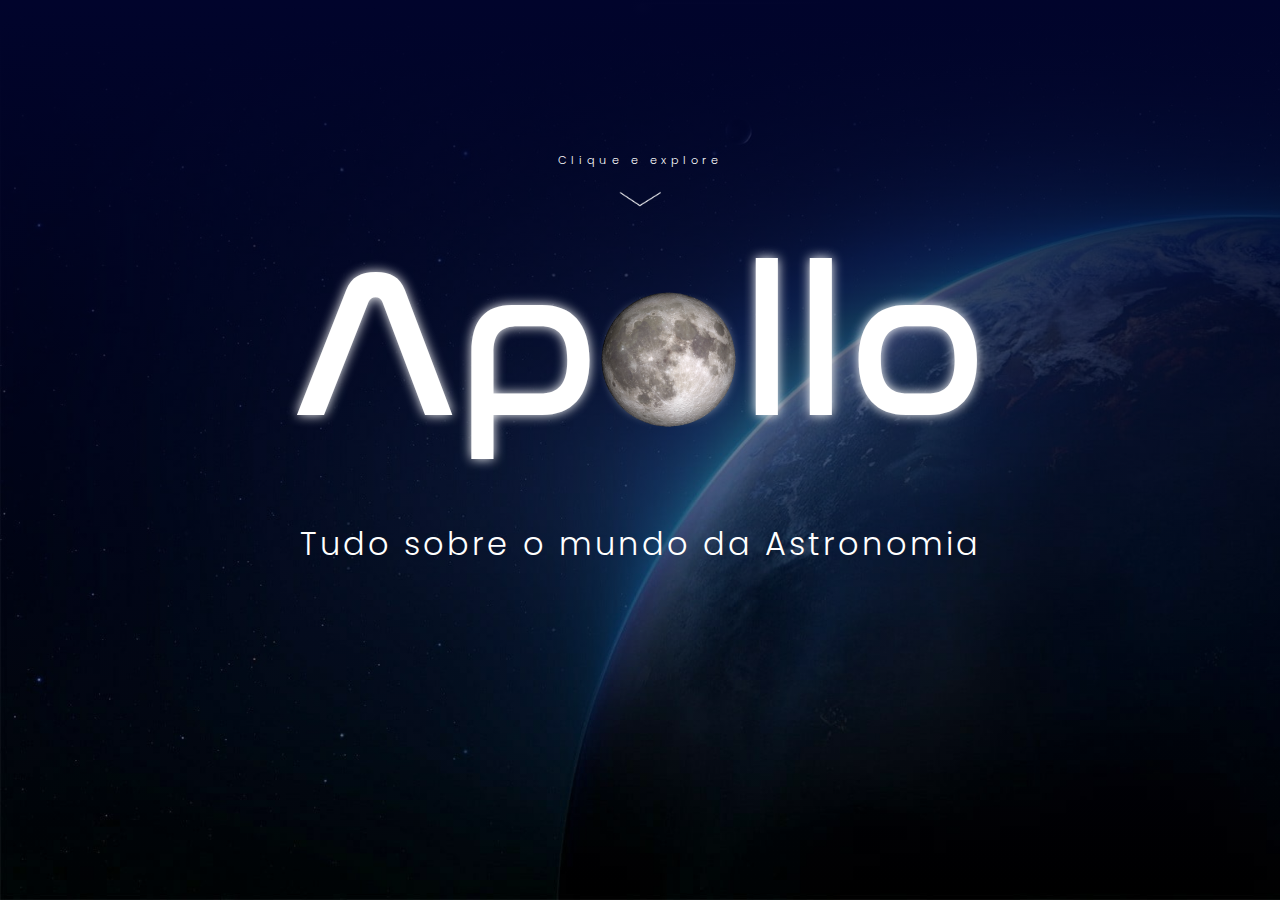
==== commit a87c3daf: "Add files via upload" ====
--- a/index.html
+++ b/index.html
@@ -3,6 +3,7 @@
 <head>
     <meta charset="UTF-8">
     <meta name="viewport" content="width=device-width, initial-scale=1.0">
+    <link rel="shortcut icon" href="img/planetas/moon.png" type="image/x-icon">
     <link rel="stylesheet" href="style.css">
     <title>Apollo</title>
 </head>
